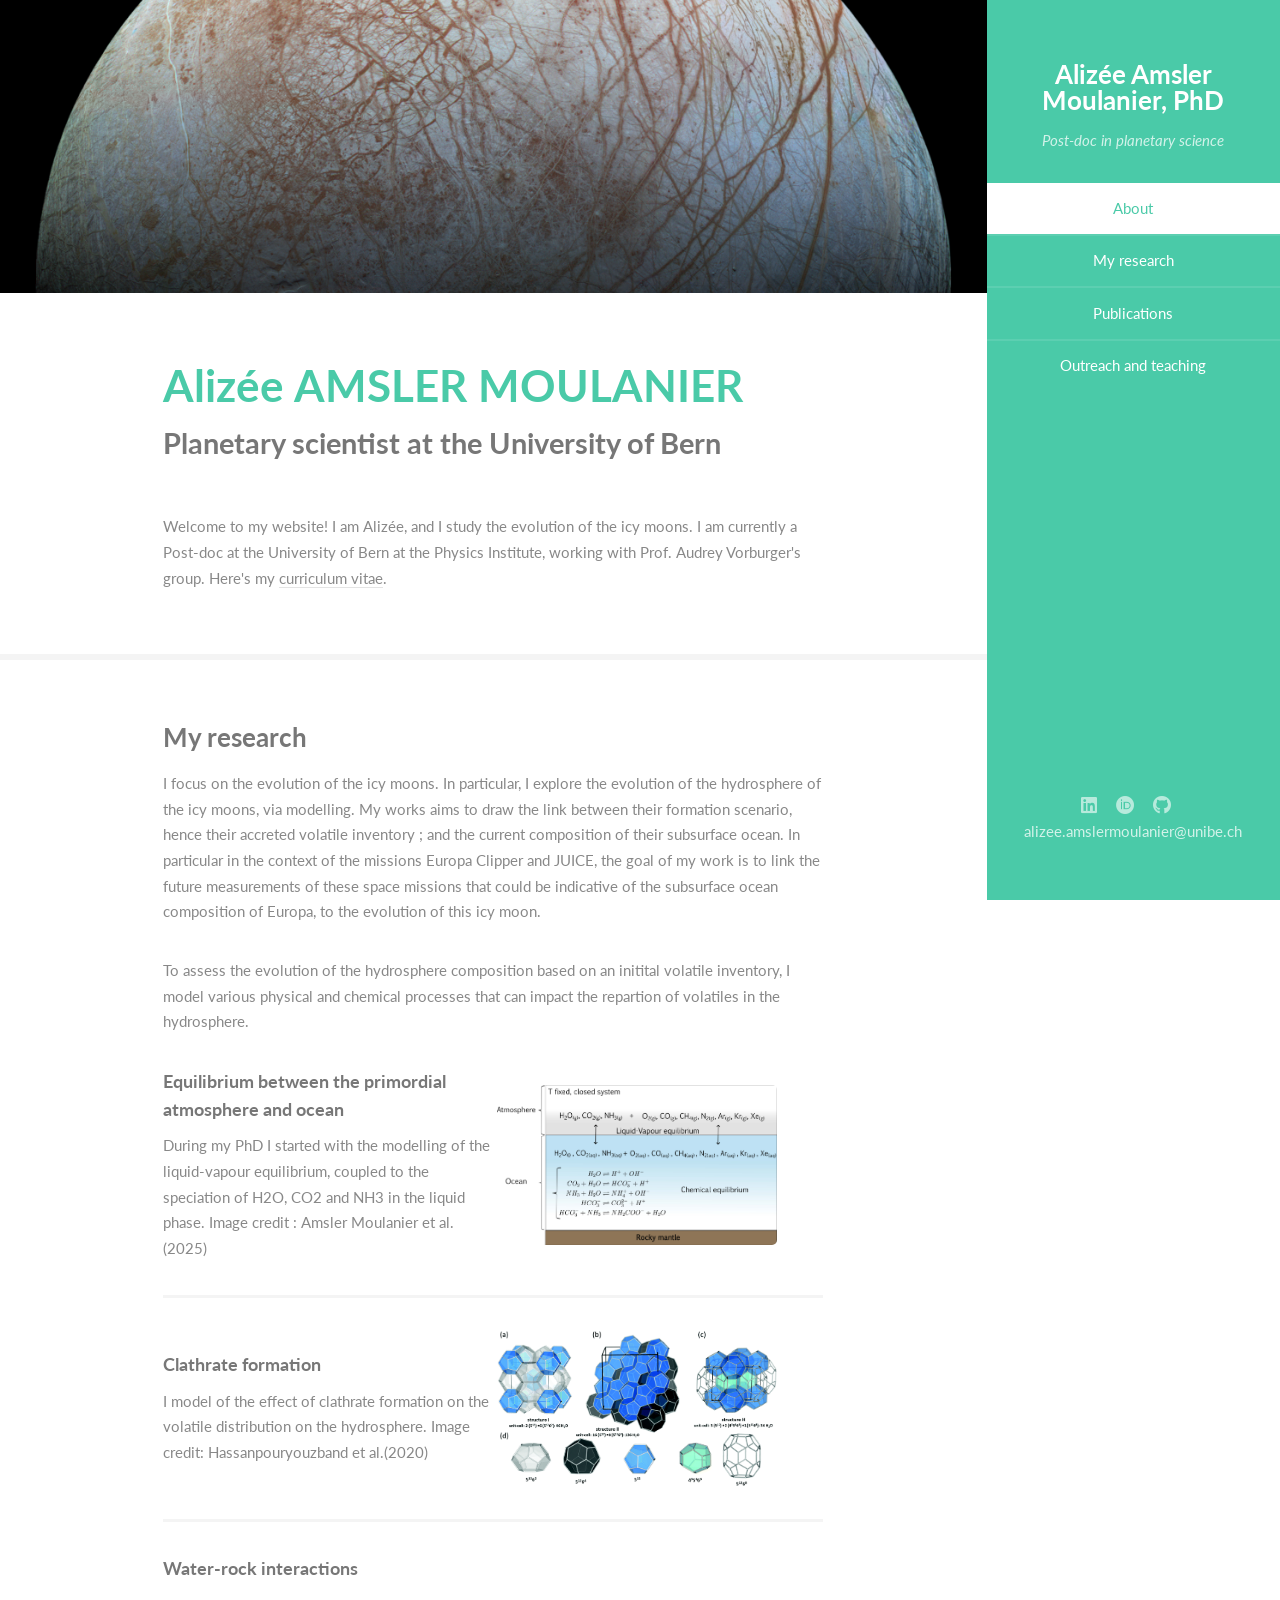
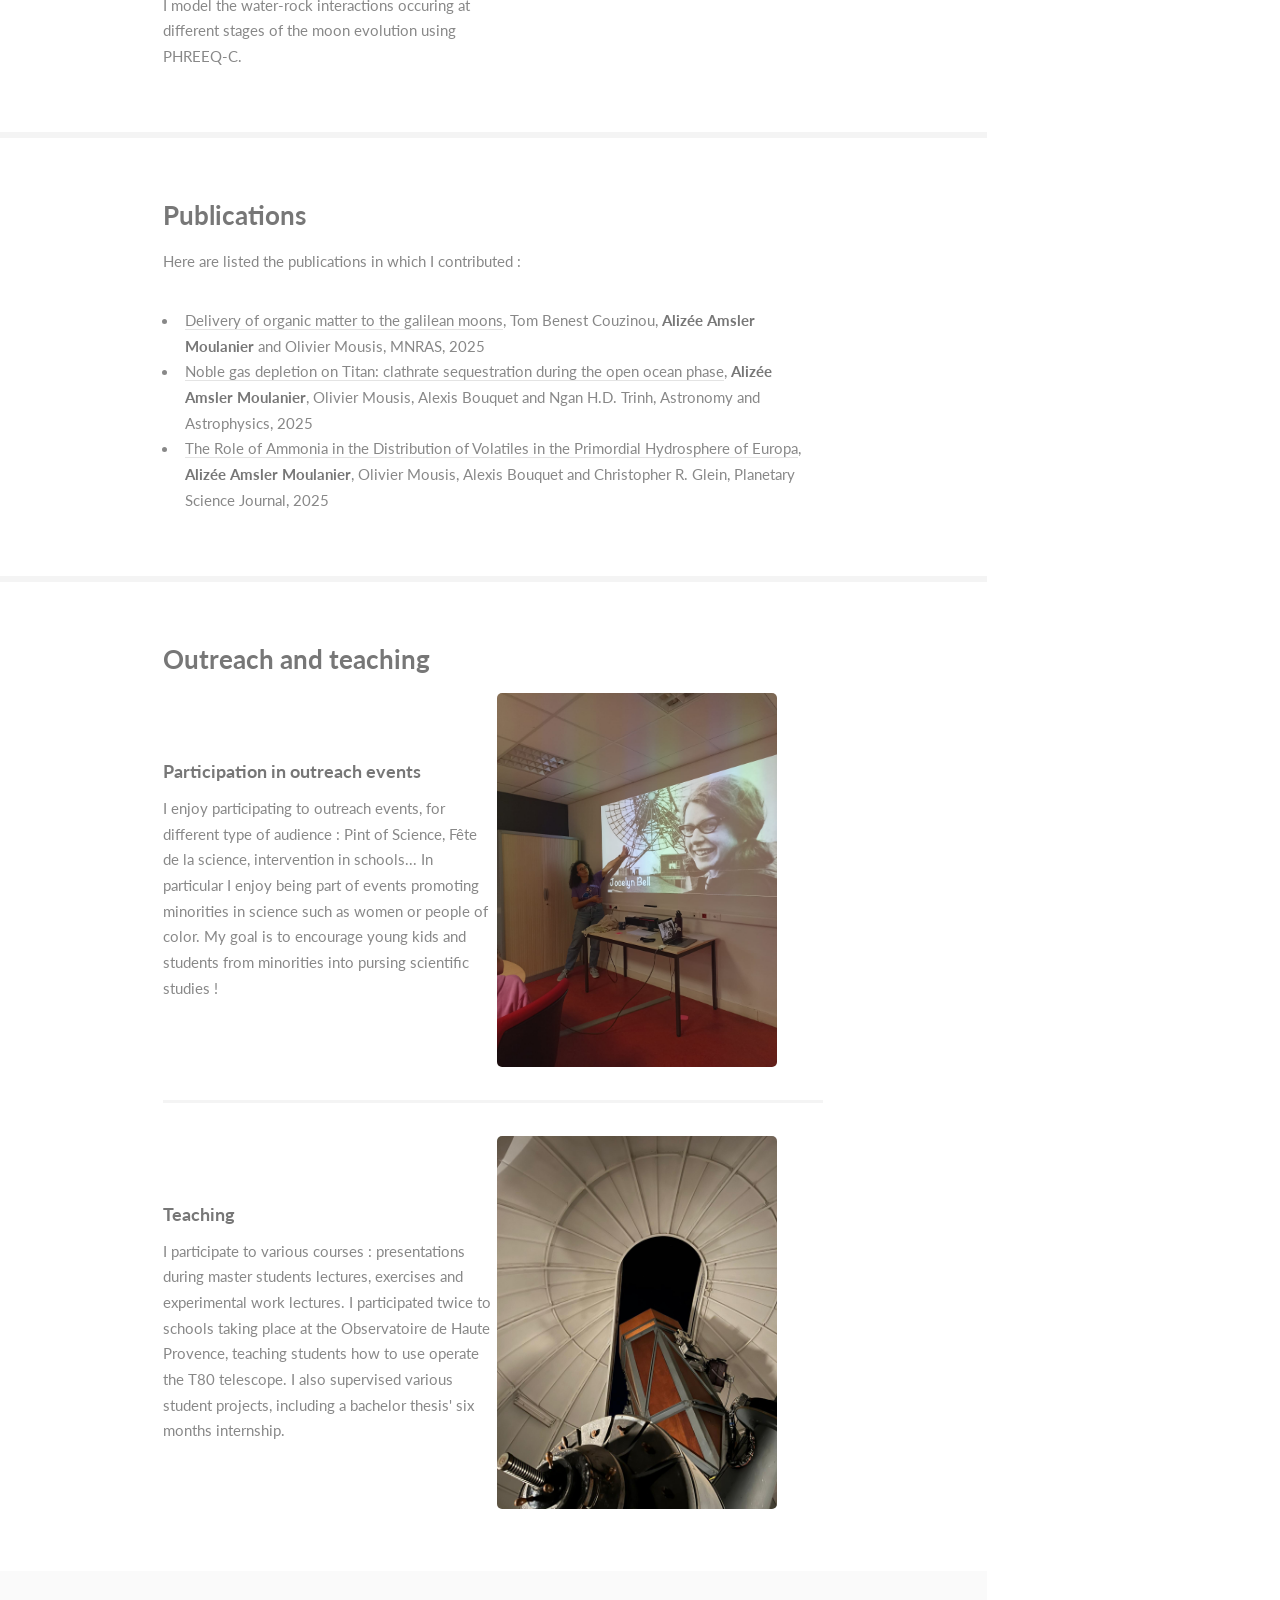
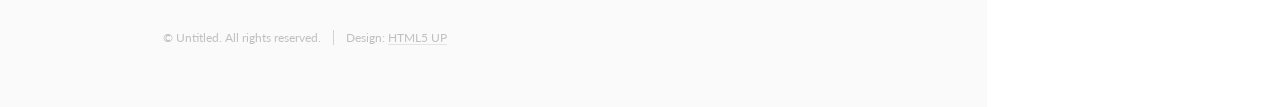
==== index.html @ 494e9116 "Add baliase meta" ====
<!DOCTYPE HTML>
<!--
	Read Only by HTML5 UP
	html5up.net | @ajlkn
	Free for personal and commercial use under the CCA 3.0 license (html5up.net/license)
-->
<html>
	<head>
		<title>Alizée AMSLER MOULANIER</title>
		<meta charset="utf-8" />
		<meta name="viewport" content="width=device-width, initial-scale=1, user-scalable=no" />
		<meta name="google-site-verification" content="fYnTI3l8e770WwlBcWnsEMO41KvULC5nUkSzmHBX0vw" />
		<link rel="stylesheet" href="assets/css/main.css" />
	</head>
	<body class="is-preload">

		<!-- Header -->
			<section id="header">
				<header>
					<span class="image avatar"><img src="images/my_picture.jpg" alt="" /></span>
					<h1 id="logo"><a href="#">Alizée Amsler Moulanier, PhD</a></h1>
					<p>Post-doc in planetary science<br />
					</p>
				</header>
				<nav id="nav">
					<ul>
						<li><a href="#one" class="active">About</a></li>
							<li><a href="#two">My research</a></li>
						<li><a href="#three">Publications</a></li>
						<li><a href="#four">Outreach and teaching</a></li>
					</ul>
				</nav>
				<footer>
					<ul class="icons">
						<li><a href="https://www.linkedin.com/in/aliz%C3%A9e-amsler-moulanier-984523170/"  target="_blank" rel="noopener noreferrer" class="icon brands fa-linkedin"><span class="label">LinkedIn</span></a></li>
						<li><a href="https://orcid.org/0009-0000-7492-1476"  target="_blank" rel="noopener noreferrer" class="icon brands fa-orcid"><span class="label">Orcid</span></a></li>
						<li><a href="#" class="icon brands fa-github"><span class="label">Github</span></a></li>
						<li><p>alizee.amslermoulanier@unibe.ch</p></li>
					</ul>
				</footer>
			</section>

		<!-- Wrapper -->
			<div id="wrapper">

				<!-- Main -->
					<div id="main">

						<!-- One -->
							<section id="one">
								<div class="image main" data-position="center">
									<img src="images/bg.jpg" alt="" />
								</div>
								<div class="container">
									<header class="major">
										<h2>Alizée AMSLER MOULANIER</h2>
										<p>Planetary scientist at the University of Bern</p>
									</header>
<p>
  Welcome to my website! I am Alizée, and I study the evolution of the icy moons. I am currently a Post-doc at the University of Bern at the Physics Institute, working with Prof. Audrey Vorburger's group. Here's my <a href="Alizée_Amsler_Moulanier,_PhD_FlowCV_Resume_2026-05-26.pdf" target="_blank" rel="noopener noreferrer">curriculum vitae</a>.
</p>								</div>
							</section>

						<!-- Two -->
							<section id="two">
								<div class="container">
									<h3>My research</h3>
									<p>I focus on the evolution of the icy moons. In particular, I explore the evolution of the hydrosphere of the icy moons, via modelling. My works aims to draw the link between their formation scenario, hence their accreted volatile inventory ; and the current composition of their subsurface ocean. In particular in the context of the missions Europa Clipper and JUICE, the goal of my work is to link the future measurements of these space missions that could be indicative of the subsurface ocean composition of Europa, to the evolution of this icy moon.</p>
									<p>To assess the evolution of the hydrosphere composition based on an initital volatile inventory, I model various physical and chemical processes that can impact the repartion of volatiles in the hydrosphere.</p>
								<div class="features">
										<article>
											<div class="inner">
												<h4>Equilibrium between the primordial atmosphere and ocean</h4>
												<p>During my PhD I started with the modelling of the liquid-vapour equilibrium, coupled to the speciation of H2O, CO2 and NH3 in the liquid phase. Image credit : Amsler Moulanier et al. (2025)</p>
											</div>
											<a href="#" class="image"><img src="images/Eq_LV.jpg" alt="" /></a>
										</article>
									<article>
											<div class="inner">
												<h4>Clathrate formation</h4>
												<p>I model of the effect of clathrate formation on the volatile distribution on the hydrosphere. Image credit: Hassanpouryouzband et al.(2020)</p>
											</div>
											<a href="#" class="image"><img src="images/clathrates_structures.png" alt="" /></a>
										</article>
									<article>
											<div class="inner">
												<h4>Water-rock interactions</h4>
												<p>I model the water-rock interactions occuring at different stages of the moon evolution using PHREEQ-C.</p>
											</div>
										</article>
								</div>
							</section>

						<!-- Three -->
							<section id="three">
								<div class="container">
									<h3>Publications</h3>
									<p>Here are listed the publications in which I contributed :</p>
									<ul>
									  <li><a href="https://academic.oup.com/mnras/article/545/3/staf2074/8351076" target="_blank" rel="noopener noreferrer">Delivery of organic matter to the galilean moons</a>, Tom Benest Couzinou, <b>Alizée Amsler Moulanier</b> and Olivier Mousis, MNRAS, 2025  </li>
									  <li><a href="https://www.aanda.org/articles/aa/full_html/2025/06/aa54398-25/aa54398-25.html" target="_blank" rel="noopener noreferrer">Noble gas depletion on Titan: clathrate sequestration during the open ocean phase</a>, <b>Alizée Amsler Moulanier</b>, Olivier Mousis, Alexis Bouquet and Ngan H.D. Trinh, Astronomy and Astrophysics, 2025 </li>
									  <li><a href="https://iopscience.iop.org/article/10.3847/PSJ/ad9925" target="_blank" rel="noopener noreferrer">The Role of Ammonia in the Distribution of Volatiles in the Primordial Hydrosphere of Europa</a>, <b>Alizée Amsler Moulanier</b>, Olivier Mousis, Alexis Bouquet and Christopher R. Glein, Planetary Science Journal, 2025</li>
									</ul>
								</div>
							</section>

						<!-- Four -->
							<section id="four">
								<div class="container">
									<h3>Outreach and teaching</h3>
									<div class="features">
										<article>
											<div class="inner">
												<h4>Participation in outreach events</h4>
												<p>I enjoy participating to outreach events, for different type of audience : Pint of Science, Fête de la science, intervention in schools... In particular I enjoy being part of events promoting minorities in science such as women or people of color. My goal is to encourage young kids and students from minorities into pursing scientific studies !</p>
											</div>
											<a href="#" class="image"><img src="images/astrogirls.jpg" alt="" /></a>
										</article>
										<article>
											<div class="inner">
												<h4>Teaching</h4>
												<p>I participate to various courses : presentations during master students lectures, exercises and experimental work lectures. I participated twice to schools taking place at the Observatoire de Haute Provence, teaching students how to use operate the T80 telescope. I also supervised various student projects, including a bachelor thesis' six months internship.  </p>
											</div>
											<a href="#" class="image"><img src="images/c7dfc06a-39bc-4dff-8e69-162a8b1ce401.JPG" alt="" /></a>
										</article>
								</div>
							</section>

						<!-- Five -->
						<!--
							<section id="five">
								<div class="container">
									<h3>Elements</h3>

									<section>
										<h4>Text</h4>
										<p>This is <b>bold</b> and this is <strong>strong</strong>. This is <i>italic</i> and this is <em>emphasized</em>.
										This is <sup>superscript</sup> text and this is <sub>subscript</sub> text.
										This is <u>underlined</u> and this is code: <code>for (;;) { ... }</code>. Finally, <a href="#">this is a link</a>.</p>
										<hr />
										<header>
											<h4>Heading with a Subtitle</h4>
											<p>Lorem ipsum dolor sit amet nullam id egestas urna aliquam</p>
										</header>
										<p>Nunc lacinia ante nunc ac lobortis. Interdum adipiscing gravida odio porttitor sem non mi integer non faucibus ornare mi ut ante amet placerat aliquet. Volutpat eu sed ante lacinia sapien lorem accumsan varius montes viverra nibh in adipiscing blandit tempus accumsan.</p>
										<header>
											<h5>Heading with a Subtitle</h5>
											<p>Lorem ipsum dolor sit amet nullam id egestas urna aliquam</p>
										</header>
										<p>Nunc lacinia ante nunc ac lobortis. Interdum adipiscing gravida odio porttitor sem non mi integer non faucibus ornare mi ut ante amet placerat aliquet. Volutpat eu sed ante lacinia sapien lorem accumsan varius montes viverra nibh in adipiscing blandit tempus accumsan.</p>
										<hr />
										<h2>Heading Level 2</h2>
										<h3>Heading Level 3</h3>
										<h4>Heading Level 4</h4>
										<h5>Heading Level 5</h5>
										<h6>Heading Level 6</h6>
										<hr />
										<h5>Blockquote</h5>
										<blockquote>Fringilla nisl. Donec accumsan interdum nisi, quis tincidunt felis sagittis eget tempus euismod. Vestibulum ante ipsum primis in faucibus vestibulum. Blandit adipiscing eu felis iaculis volutpat ac adipiscing accumsan faucibus. Vestibulum ante ipsum primis in faucibus lorem ipsum dolor sit amet nullam adipiscing eu felis.</blockquote>
										<h5>Preformatted</h5>
										<pre><code>i = 0;

while (!deck.isInOrder()) {
    print 'Iteration ' + i;
    deck.shuffle();
    i++;
}

print 'It took ' + i + ' iterations to sort the deck.';</code></pre>
									</section>

									<section>
										<h4>Lists</h4>
										<div class="row">
											<div class="col-6 col-12-xsmall">
												<h5>Unordered</h5>
												<ul>
													<li>Dolor pulvinar etiam magna etiam.</li>
													<li>Sagittis adipiscing lorem eleifend.</li>
													<li>Felis enim feugiat dolore viverra.</li>
												</ul>
												<h5>Alternate</h5>
												<ul class="alt">
													<li>Dolor pulvinar etiam magna etiam.</li>
													<li>Sagittis adipiscing lorem eleifend.</li>
													<li>Felis enim feugiat dolore viverra.</li>
												</ul>
											</div>
											<div class="col-6 col-12-xsmall">
												<h5>Ordered</h5>
												<ol>
													<li>Dolor pulvinar etiam magna etiam.</li>
													<li>Etiam vel felis at lorem sed viverra.</li>
													<li>Felis enim feugiat dolore viverra.</li>
													<li>Dolor pulvinar etiam magna etiam.</li>
													<li>Etiam vel felis at lorem sed viverra.</li>
													<li>Felis enim feugiat dolore viverra.</li>
												</ol>
												<h5>Icons</h5>
												<ul class="icons">
													<li><a href="#" class="icon brands fa-twitter"><span class="label">Twitter</span></a></li>
													<li><a href="#" class="icon brands fa-facebook-f"><span class="label">Facebook</span></a></li>
													<li><a href="#" class="icon brands fa-instagram"><span class="label">Instagram</span></a></li>
													<li><a href="#" class="icon brands fa-github"><span class="label">Github</span></a></li>
													<li><a href="#" class="icon brands fa-dribbble"><span class="label">Dribbble</span></a></li>
													<li><a href="#" class="icon brands fa-tumblr"><span class="label">Tumblr</span></a></li>
												</ul>
											</div>
										</div>
										<h5>Actions</h5>
										<ul class="actions">
											<li><a href="#" class="button primary">Default</a></li>
											<li><a href="#" class="button">Default</a></li>
											<li><a href="#" class="button alt">Default</a></li>
										</ul>
										<ul class="actions small">
											<li><a href="#" class="button primary small">Small</a></li>
											<li><a href="#" class="button small">Small</a></li>
											<li><a href="#" class="button alt small">Small</a></li>
										</ul>
										<div class="row">
											<div class="col-3 col-6-medium col-12-xsmall">
												<ul class="actions stacked">
													<li><a href="#" class="button primary">Default</a></li>
													<li><a href="#" class="button">Default</a></li>
													<li><a href="#" class="button alt">Default</a></li>
												</ul>
											</div>
											<div class="col-3 col-6 col-12-xsmall">
												<ul class="actions stacked">
													<li><a href="#" class="button primary small">Small</a></li>
													<li><a href="#" class="button small">Small</a></li>
													<li><a href="#" class="button alt small">Small</a></li>
												</ul>
											</div>
											<div class="col-3 col-6-medium col-12-xsmall">
												<ul class="actions stacked">
													<li><a href="#" class="button primary fit">Default</a></li>
													<li><a href="#" class="button fit">Default</a></li>
													<li><a href="#" class="button alt fit">Default</a></li>
												</ul>
											</div>
											<div class="col-3 col-6-medium col-12-xsmall">
												<ul class="actions stacked">
													<li><a href="#" class="button primary small fit">Small</a></li>
													<li><a href="#" class="button small fit">Small</a></li>
													<li><a href="#" class="button alt small fit">Small</a></li>
												</ul>
											</div>
										</div>
									</section>

									<section>
										<h4>Table</h4>
										<h5>Default</h5>
										<div class="table-wrapper">
											<table>
												<thead>
													<tr>
														<th>Name</th>
														<th>Description</th>
														<th>Price</th>
													</tr>
												</thead>
												<tbody>
													<tr>
														<td>Item One</td>
														<td>Ante turpis integer aliquet porttitor.</td>
														<td>29.99</td>
													</tr>
													<tr>
														<td>Item Two</td>
														<td>Vis ac commodo adipiscing arcu aliquet.</td>
														<td>19.99</td>
													</tr>
													<tr>
														<td>Item Three</td>
														<td> Morbi faucibus arcu accumsan lorem.</td>
														<td>29.99</td>
													</tr>
													<tr>
														<td>Item Four</td>
														<td>Vitae integer tempus condimentum.</td>
														<td>19.99</td>
													</tr>
													<tr>
														<td>Item Five</td>
														<td>Ante turpis integer aliquet porttitor.</td>
														<td>29.99</td>
													</tr>
												</tbody>
												<tfoot>
													<tr>
														<td colspan="2"></td>
														<td>100.00</td>
													</tr>
												</tfoot>
											</table>
										</div>

										<h5>Alternate</h5>
										<div class="table-wrapper">
											<table class="alt">
												<thead>
													<tr>
														<th>Name</th>
														<th>Description</th>
														<th>Price</th>
													</tr>
												</thead>
												<tbody>
													<tr>
														<td>Item One</td>
														<td>Ante turpis integer aliquet porttitor.</td>
														<td>29.99</td>
													</tr>
													<tr>
														<td>Item Two</td>
														<td>Vis ac commodo adipiscing arcu aliquet.</td>
														<td>19.99</td>
													</tr>
													<tr>
														<td>Item Three</td>
														<td> Morbi faucibus arcu accumsan lorem.</td>
														<td>29.99</td>
													</tr>
													<tr>
														<td>Item Four</td>
														<td>Vitae integer tempus condimentum.</td>
														<td>19.99</td>
													</tr>
													<tr>
														<td>Item Five</td>
														<td>Ante turpis integer aliquet porttitor.</td>
														<td>29.99</td>
													</tr>
												</tbody>
												<tfoot>
													<tr>
														<td colspan="2"></td>
														<td>100.00</td>
													</tr>
												</tfoot>
											</table>
										</div>
									</section>

									<section>
										<h4>Buttons</h4>
										<ul class="actions">
											<li><a href="#" class="button primary">Primary</a></li>
											<li><a href="#" class="button">Default</a></li>
											<li><a href="#" class="button alt">Alternate</a></li>
										</ul>
										<ul class="actions">
											<li><a href="#" class="button primary large">Large</a></li>
											<li><a href="#" class="button">Default</a></li>
											<li><a href="#" class="button alt small">Small</a></li>
										</ul>
										<ul class="actions fit">
											<li><a href="#" class="button primary fit">Fit</a></li>
											<li><a href="#" class="button fit">Fit</a></li>
											<li><a href="#" class="button alt fit">Fit</a></li>
										</ul>
										<ul class="actions fit small">
											<li><a href="#" class="button primary fit small">Fit + Small</a></li>
											<li><a href="#" class="button fit small">Fit + Small</a></li>
											<li><a href="#" class="button alt fit small">Fit + Small</a></li>
										</ul>
										<ul class="actions">
											<li><a href="#" class="button primary icon solid fa-download">Icon</a></li>
											<li><a href="#" class="button icon solid fa-download">Icon</a></li>
											<li><a href="#" class="button alt icon solid fa-check">Icon</a></li>
										</ul>
										<ul class="actions">
											<li><span class="button primary disabled">Primary</span></li>
											<li><span class="button disabled">Default</span></li>
											<li><span class="button alt disabled">Alternate</span></li>
										</ul>
									</section>

									<section>
										<h4>Form</h4>
										<form method="post" action="#">
											<div class="row gtr-uniform">
												<div class="col-6 col-12-xsmall">
													<input type="text" name="demo-name" id="demo-name" value="" placeholder="Name" />
												</div>
												<div class="col-6 col-12-xsmall">
													<input type="email" name="demo-email" id="demo-email" value="" placeholder="Email" />
												</div>
												<div class="col-12">
													<select name="demo-category" id="demo-category">
														<option value="">- Category -</option>
														<option value="1">Manufacturing</option>
														<option value="1">Shipping</option>
														<option value="1">Administration</option>
														<option value="1">Human Resources</option>
													</select>
												</div>
												<div class="col-4 col-12-medium">
													<input type="radio" id="demo-priority-low" name="demo-priority" checked>
													<label for="demo-priority-low">Low Priority</label>
												</div>
												<div class="col-4 col-12-medium">
													<input type="radio" id="demo-priority-normal" name="demo-priority">
													<label for="demo-priority-normal">Normal Priority</label>
												</div>
												<div class="col-4 col-12-medium">
													<input type="radio" id="demo-priority-high" name="demo-priority">
													<label for="demo-priority-high">High Priority</label>
												</div>
												<div class="col-6 col-12-medium">
													<input type="checkbox" id="demo-copy" name="demo-copy">
													<label for="demo-copy">Email me a copy of this message</label>
												</div>
												<div class="col-6 col-12-medium">
													<input type="checkbox" id="demo-human" name="demo-human" checked>
													<label for="demo-human">I am a human and not a robot</label>
												</div>
												<div class="col-12">
													<textarea name="demo-message" id="demo-message" placeholder="Enter your message" rows="6"></textarea>
												</div>
												<div class="col-12">
													<ul class="actions">
														<li><input type="submit" value="Send Message" /></li>
														<li><input type="reset" value="Reset" class="alt" /></li>
													</ul>
												</div>
											</div>
										</form>
									</section>

									<section>
										<h4>Image</h4>
										<h5>Fit</h5>
										<span class="image fit"><img src="images/banner.jpg" alt="" /></span>
										<div class="box alt">
											<div class="row gtr-50 gtr-uniform">
												<div class="col-4"><span class="image fit"><img src="images/pic01.jpg" alt="" /></span></div>
												<div class="col-4"><span class="image fit"><img src="images/pic02.jpg" alt="" /></span></div>
												<div class="col-4"><span class="image fit"><img src="images/pic03.jpg" alt="" /></span></div>
												<div class="col-4"><span class="image fit"><img src="images/pic02.jpg" alt="" /></span></div>
												<div class="col-4"><span class="image fit"><img src="images/pic03.jpg" alt="" /></span></div>
												<div class="col-4"><span class="image fit"><img src="images/pic01.jpg" alt="" /></span></div>
												<div class="col-4"><span class="image fit"><img src="images/pic03.jpg" alt="" /></span></div>
												<div class="col-4"><span class="image fit"><img src="images/pic01.jpg" alt="" /></span></div>
												<div class="col-4"><span class="image fit"><img src="images/pic02.jpg" alt="" /></span></div>
											</div>
										</div>
										<h5>Left &amp; Right</h5>
										<p><span class="image left"><img src="images/avatar.jpg" alt="" /></span>Fringilla nisl. Donec accumsan interdum nisi, quis tincidunt felis sagittis eget. tempus euismod. Vestibulum ante ipsum primis in faucibus vestibulum. Blandit adipiscing eu felis iaculis volutpat ac adipiscing accumsan eu faucibus. Integer ac pellentesque praesent tincidunt felis sagittis eget. tempus euismod. Vestibulum ante ipsum primis in faucibus vestibulum. Blandit adipiscing eu felis iaculis volutpat ac adipiscing accumsan eu faucibus. Integer ac pellentesque praesent. Donec accumsan interdum nisi, quis tincidunt felis sagittis eget. tempus euismod. Vestibulum ante ipsum primis in faucibus vestibulum. Blandit adipiscing eu felis iaculis volutpat ac adipiscing accumsan eu faucibus. Integer ac pellentesque praesent tincidunt felis sagittis eget. tempus euismod. Vestibulum ante ipsum primis in faucibus vestibulum. Blandit adipiscing eu felis iaculis volutpat ac adipiscing accumsan eu faucibus. Integer ac pellentesque praesent.</p>
										<p><span class="image right"><img src="images/avatar.jpg" alt="" /></span>Fringilla nisl. Donec accumsan interdum nisi, quis tincidunt felis sagittis eget. tempus euismod. Vestibulum ante ipsum primis in faucibus vestibulum. Blandit adipiscing eu felis iaculis volutpat ac adipiscing accumsan eu faucibus. Integer ac pellentesque praesent tincidunt felis sagittis eget. tempus euismod. Vestibulum ante ipsum primis in faucibus vestibulum. Blandit adipiscing eu felis iaculis volutpat ac adipiscing accumsan eu faucibus. Integer ac pellentesque praesent. Donec accumsan interdum nisi, quis tincidunt felis sagittis eget. tempus euismod. Vestibulum ante ipsum primis in faucibus vestibulum. Blandit adipiscing eu felis iaculis volutpat ac adipiscing accumsan eu faucibus. Integer ac pellentesque praesent tincidunt felis sagittis eget. tempus euismod. Vestibulum ante ipsum primis in faucibus vestibulum. Blandit adipiscing eu felis iaculis volutpat ac adipiscing accumsan eu faucibus. Integer ac pellentesque praesent.</p>
									</section>

								</div>
							</section>
						-->

					</div>

				<!-- Footer -->
					<section id="footer">
						<div class="container">
							<ul class="copyright">
								<li>&copy; Untitled. All rights reserved.</li><li>Design: <a href="http://html5up.net">HTML5 UP</a></li>
							</ul>
						</div>
					</section>

			</div>

		<!-- Scripts -->
			<script src="assets/js/jquery.min.js"></script>
			<script src="assets/js/jquery.scrollex.min.js"></script>
			<script src="assets/js/jquery.scrolly.min.js"></script>
			<script src="assets/js/browser.min.js"></script>
			<script src="assets/js/breakpoints.min.js"></script>
			<script src="assets/js/util.js"></script>
			<script src="assets/js/main.js"></script>

	</body>
</html>
---- assets/css/main.css ----
@import url("fontawesome-all.min.css");
@import url("https://fonts.googleapis.com/css?family=Lato:400,400italic,700,700italic|Source+Code+Pro:400");

/*
	Read Only by HTML5 UP
	html5up.net | @ajlkn
	Free for personal and commercial use under the CCA 3.0 license (html5up.net/license)
*/

html, body, div, span, applet, object,
iframe, h1, h2, h3, h4, h5, h6, p, blockquote,
pre, a, abbr, acronym, address, big, cite,
code, del, dfn, em, img, ins, kbd, q, s, samp,
small, strike, strong, sub, sup, tt, var, b,
u, i, center, dl, dt, dd, ol, ul, li, fieldset,
form, label, legend, table, caption, tbody,
tfoot, thead, tr, th, td, article, aside,
canvas, details, embed, figure, figcaption,
footer, header, hgroup, menu, nav, output, ruby,
section, summary, time, mark, audio, video {
	margin: 0;
	padding: 0;
	border: 0;
	font-size: 100%;
	font: inherit;
	vertical-align: baseline;}

article, aside, details, figcaption, figure,
footer, header, hgroup, menu, nav, section {
	display: block;}

body {
	line-height: 1;
}

ol, ul {
	list-style: none;
}

blockquote, q {
	quotes: none;
}

	blockquote:before, blockquote:after, q:before, q:after {
		content: '';
		content: none;
	}

table {
	border-collapse: collapse;
	border-spacing: 0;
}

body {
	-webkit-text-size-adjust: none;
}

mark {
	background-color: transparent;
	color: inherit;
}

input::-moz-focus-inner {
	border: 0;
	padding: 0;
}

input, select, textarea {
	-moz-appearance: none;
	-webkit-appearance: none;
	-ms-appearance: none;
	appearance: none;
}

/* Basic */

	html {
		box-sizing: border-box;
	}

	*, *:before, *:after {
		box-sizing: inherit;
	}

	body {
		background: #fff;
	}

		body.is-preload *, body.is-preload *:before, body.is-preload *:after {
			-moz-animation: none !important;
			-webkit-animation: none !important;
			-ms-animation: none !important;
			animation: none !important;
			-moz-transition: none !important;
			-webkit-transition: none !important;
			-ms-transition: none !important;
			transition: none !important;
		}

	body, input, select, textarea {
		color: #888;
		font-family: "Lato", sans-serif;
		font-size: 16pt;
		font-weight: 400;
		line-height: 1.75em;
	}

	a {
		-moz-transition: color 0.2s ease-in-out, border-color 0.2s ease-in-out;
		-webkit-transition: color 0.2s ease-in-out, border-color 0.2s ease-in-out;
		-ms-transition: color 0.2s ease-in-out, border-color 0.2s ease-in-out;
		transition: color 0.2s ease-in-out, border-color 0.2s ease-in-out;
		border-bottom: solid 1px #e4e4e4;
		color: inherit;
		text-decoration: none;
	}

		a:hover {
			border-bottom-color: transparent;
			color: #4acaa8 !important;
		}

	strong, b {
		color: #777;
		font-weight: 700;
	}

	em, i {
		font-style: italic;
	}

	p {
		margin: 0 0 2.25em 0;
	}

	h1, h2, h3, h4, h5, h6 {
		color: #777;
		font-weight: 700;
		line-height: 1em;
		margin: 0 0 0.5625em 0;
	}

		h1 a, h2 a, h3 a, h4 a, h5 a, h6 a {
			border: 0;
			color: inherit;
			text-decoration: none;
		}

	h2 {
		font-size: 1.80em;
		line-height: 1.5em;
	}

	h3 {
		font-size: 1.75em;
		line-height: 1.5em;
	}

	h4 {
		font-size: 1.25em;
		line-height: 1.5em;
	}

	h5 {
		font-size: 0.9em;
		line-height: 1.5em;
	}

	h6 {
		font-size: 0.7em;
		line-height: 1.5em;
	}

	sub {
		font-size: 0.8em;
		position: relative;
		top: 0.5em;
	}

	sup {
		font-size: 0.8em;
		position: relative;
		top: -0.5em;
	}

	hr {
		border: 0;
		border-bottom: solid 2px #f4f4f4;
		margin: 2.25em 0;
	}

		hr.major {
			margin: 3.375em 0;
		}

	blockquote {
		border-left: solid 8px #e4e4e4;
		font-style: italic;
		margin: 0 0 2.25em 0;
		padding: 0.5em 0 0.5em 2em;
	}

	code {
		background: #555;
		border-radius: 5px;
		color: #fff;
		font-family: "Source Code Pro", monospace;
		font-size: 0.9em;
		margin: 0 0.25em;
		padding: 0.25em 0.65em;
	}

	pre {
		font-family: "Source Code Pro", monospace;
		font-size: 0.9em;
		margin: 0 0 2.25em 0;
	}

		pre code {
			-webkit-overflow-scrolling: touch;
			display: block;
			line-height: 1.5em;
			overflow-x: auto;
			padding: 1em 1.5em;
		}

	.align-left {
		text-align: left;
	}

	.align-center {
		text-align: center;
	}

	.align-right {
		text-align: right;
	}

/* Row */

	.row {
		display: flex;
		flex-wrap: wrap;
		box-sizing: border-box;
		align-items: stretch;
	}

		.row > * {
			box-sizing: border-box;
		}

		.row.gtr-uniform > * > :last-child {
			margin-bottom: 0;
		}

		.row.aln-left {
			justify-content: flex-start;
		}

		.row.aln-center {
			justify-content: center;
		}

		.row.aln-right {
			justify-content: flex-end;
		}

		.row.aln-top {
			align-items: flex-start;
		}

		.row.aln-middle {
			align-items: center;
		}

		.row.aln-bottom {
			align-items: flex-end;
		}

		.row > .imp {
			order: -1;
		}

		.row > .col-1 {
			width: 8.33333%;
		}

		.row > .off-1 {
			margin-left: 8.33333%;
		}

		.row > .col-2 {
			width: 16.66667%;
		}

		.row > .off-2 {
			margin-left: 16.66667%;
		}

		.row > .col-3 {
			width: 25%;
		}

		.row > .off-3 {
			margin-left: 25%;
		}

		.row > .col-4 {
			width: 33.33333%;
		}

		.row > .off-4 {
			margin-left: 33.33333%;
		}

		.row > .col-5 {
			width: 41.66667%;
		}

		.row > .off-5 {
			margin-left: 41.66667%;
		}

		.row > .col-6 {
			width: 50%;
		}

		.row > .off-6 {
			margin-left: 50%;
		}

		.row > .col-7 {
			width: 58.33333%;
		}

		.row > .off-7 {
			margin-left: 58.33333%;
		}

		.row > .col-8 {
			width: 66.66667%;
		}

		.row > .off-8 {
			margin-left: 66.66667%;
		}

		.row > .col-9 {
			width: 75%;
		}

		.row > .off-9 {
			margin-left: 75%;
		}

		.row > .col-10 {
			width: 83.33333%;
		}

		.row > .off-10 {
			margin-left: 83.33333%;
		}

		.row > .col-11 {
			width: 91.66667%;
		}

		.row > .off-11 {
			margin-left: 91.66667%;
		}

		.row > .col-12 {
			width: 100%;
		}

		.row > .off-12 {
			margin-left: 100%;
		}

		.row.gtr-0 {
			margin-top: 0;
			margin-left: 0em;
		}

			.row.gtr-0 > * {
				padding: 0 0 0 0em;
			}

			.row.gtr-0.gtr-uniform {
				margin-top: 0em;
			}

				.row.gtr-0.gtr-uniform > * {
					padding-top: 0em;
				}

		.row.gtr-25 {
			margin-top: 0;
			margin-left: -0.5em;
		}

			.row.gtr-25 > * {
				padding: 0 0 0 0.5em;
			}

			.row.gtr-25.gtr-uniform {
				margin-top: -0.5em;
			}

				.row.gtr-25.gtr-uniform > * {
					padding-top: 0.5em;
				}

		.row.gtr-50 {
			margin-top: 0;
			margin-left: -1em;
		}

			.row.gtr-50 > * {
				padding: 0 0 0 1em;
			}

			.row.gtr-50.gtr-uniform {
				margin-top: -1em;
			}

				.row.gtr-50.gtr-uniform > * {
					padding-top: 1em;
				}

		.row {
			margin-top: 0;
			margin-left: -2em;
		}

			.row > * {
				padding: 0 0 0 2em;
			}

			.row.gtr-uniform {
				margin-top: -2em;
			}

				.row.gtr-uniform > * {
					padding-top: 2em;
				}

		.row.gtr-150 {
			margin-top: 0;
			margin-left: -3em;
		}

			.row.gtr-150 > * {
				padding: 0 0 0 3em;
			}

			.row.gtr-150.gtr-uniform {
				margin-top: -3em;
			}

				.row.gtr-150.gtr-uniform > * {
					padding-top: 3em;
				}

		.row.gtr-200 {
			margin-top: 0;
			margin-left: -4em;
		}

			.row.gtr-200 > * {
				padding: 0 0 0 4em;
			}

			.row.gtr-200.gtr-uniform {
				margin-top: -4em;
			}

				.row.gtr-200.gtr-uniform > * {
					padding-top: 4em;
				}

		@media screen and (max-width: 1680px) {

			.row {
				display: flex;
				flex-wrap: wrap;
				box-sizing: border-box;
				align-items: stretch;
			}

				.row > * {
					box-sizing: border-box;
				}

				.row.gtr-uniform > * > :last-child {
					margin-bottom: 0;
				}

				.row.aln-left {
					justify-content: flex-start;
				}

				.row.aln-center {
					justify-content: center;
				}

				.row.aln-right {
					justify-content: flex-end;
				}

				.row.aln-top {
					align-items: flex-start;
				}

				.row.aln-middle {
					align-items: center;
				}

				.row.aln-bottom {
					align-items: flex-end;
				}

				.row > .imp-xlarge {
					order: -1;
				}

				.row > .col-1-xlarge {
					width: 8.33333%;
				}

				.row > .off-1-xlarge {
					margin-left: 8.33333%;
				}

				.row > .col-2-xlarge {
					width: 16.66667%;
				}

				.row > .off-2-xlarge {
					margin-left: 16.66667%;
				}

				.row > .col-3-xlarge {
					width: 25%;
				}

				.row > .off-3-xlarge {
					margin-left: 25%;
				}

				.row > .col-4-xlarge {
					width: 33.33333%;
				}

				.row > .off-4-xlarge {
					margin-left: 33.33333%;
				}

				.row > .col-5-xlarge {
					width: 41.66667%;
				}

				.row > .off-5-xlarge {
					margin-left: 41.66667%;
				}

				.row > .col-6-xlarge {
					width: 50%;
				}

				.row > .off-6-xlarge {
					margin-left: 50%;
				}

				.row > .col-7-xlarge {
					width: 58.33333%;
				}

				.row > .off-7-xlarge {
					margin-left: 58.33333%;
				}

				.row > .col-8-xlarge {
					width: 66.66667%;
				}

				.row > .off-8-xlarge {
					margin-left: 66.66667%;
				}

				.row > .col-9-xlarge {
					width: 75%;
				}

				.row > .off-9-xlarge {
					margin-left: 75%;
				}

				.row > .col-10-xlarge {
					width: 83.33333%;
				}

				.row > .off-10-xlarge {
					margin-left: 83.33333%;
				}

				.row > .col-11-xlarge {
					width: 91.66667%;
				}

				.row > .off-11-xlarge {
					margin-left: 91.66667%;
				}

				.row > .col-12-xlarge {
					width: 100%;
				}

				.row > .off-12-xlarge {
					margin-left: 100%;
				}

				.row.gtr-0 {
					margin-top: 0;
					margin-left: 0em;
				}

					.row.gtr-0 > * {
						padding: 0 0 0 0em;
					}

					.row.gtr-0.gtr-uniform {
						margin-top: 0em;
					}

						.row.gtr-0.gtr-uniform > * {
							padding-top: 0em;
						}

				.row.gtr-25 {
					margin-top: 0;
					margin-left: -0.5em;
				}

					.row.gtr-25 > * {
						padding: 0 0 0 0.5em;
					}

					.row.gtr-25.gtr-uniform {
						margin-top: -0.5em;
					}

						.row.gtr-25.gtr-uniform > * {
							padding-top: 0.5em;
						}

				.row.gtr-50 {
					margin-top: 0;
					margin-left: -1em;
				}

					.row.gtr-50 > * {
						padding: 0 0 0 1em;
					}

					.row.gtr-50.gtr-uniform {
						margin-top: -1em;
					}

						.row.gtr-50.gtr-uniform > * {
							padding-top: 1em;
						}

				.row {
					margin-top: 0;
					margin-left: -2em;
				}

					.row > * {
						padding: 0 0 0 2em;
					}

					.row.gtr-uniform {
						margin-top: -2em;
					}

						.row.gtr-uniform > * {
							padding-top: 2em;
						}

				.row.gtr-150 {
					margin-top: 0;
					margin-left: -3em;
				}

					.row.gtr-150 > * {
						padding: 0 0 0 3em;
					}

					.row.gtr-150.gtr-uniform {
						margin-top: -3em;
					}

						.row.gtr-150.gtr-uniform > * {
							padding-top: 3em;
						}

				.row.gtr-200 {
					margin-top: 0;
					margin-left: -4em;
				}

					.row.gtr-200 > * {
						padding: 0 0 0 4em;
					}

					.row.gtr-200.gtr-uniform {
						margin-top: -4em;
					}

						.row.gtr-200.gtr-uniform > * {
							padding-top: 4em;
						}

		}

		@media screen and (max-width: 1280px) {

			.row {
				display: flex;
				flex-wrap: wrap;
				box-sizing: border-box;
				align-items: stretch;
			}

				.row > * {
					box-sizing: border-box;
				}

				.row.gtr-uniform > * > :last-child {
					margin-bottom: 0;
				}

				.row.aln-left {
					justify-content: flex-start;
				}

				.row.aln-center {
					justify-content: center;
				}

				.row.aln-right {
					justify-content: flex-end;
				}

				.row.aln-top {
					align-items: flex-start;
				}

				.row.aln-middle {
					align-items: center;
				}

				.row.aln-bottom {
					align-items: flex-end;
				}

				.row > .imp-large {
					order: -1;
				}

				.row > .col-1-large {
					width: 8.33333%;
				}

				.row > .off-1-large {
					margin-left: 8.33333%;
				}

				.row > .col-2-large {
					width: 16.66667%;
				}

				.row > .off-2-large {
					margin-left: 16.66667%;
				}

				.row > .col-3-large {
					width: 25%;
				}

				.row > .off-3-large {
					margin-left: 25%;
				}

				.row > .col-4-large {
					width: 33.33333%;
				}

				.row > .off-4-large {
					margin-left: 33.33333%;
				}

				.row > .col-5-large {
					width: 41.66667%;
				}

				.row > .off-5-large {
					margin-left: 41.66667%;
				}

				.row > .col-6-large {
					width: 50%;
				}

				.row > .off-6-large {
					margin-left: 50%;
				}

				.row > .col-7-large {
					width: 58.33333%;
				}

				.row > .off-7-large {
					margin-left: 58.33333%;
				}

				.row > .col-8-large {
					width: 66.66667%;
				}

				.row > .off-8-large {
					margin-left: 66.66667%;
				}

				.row > .col-9-large {
					width: 75%;
				}

				.row > .off-9-large {
					margin-left: 75%;
				}

				.row > .col-10-large {
					width: 83.33333%;
				}

				.row > .off-10-large {
					margin-left: 83.33333%;
				}

				.row > .col-11-large {
					width: 91.66667%;
				}

				.row > .off-11-large {
					margin-left: 91.66667%;
				}

				.row > .col-12-large {
					width: 100%;
				}

				.row > .off-12-large {
					margin-left: 100%;
				}

				.row.gtr-0 {
					margin-top: 0;
					margin-left: 0em;
				}

					.row.gtr-0 > * {
						padding: 0 0 0 0em;
					}

					.row.gtr-0.gtr-uniform {
						margin-top: 0em;
					}

						.row.gtr-0.gtr-uniform > * {
							padding-top: 0em;
						}

				.row.gtr-25 {
					margin-top: 0;
					margin-left: -0.375em;
				}

					.row.gtr-25 > * {
						padding: 0 0 0 0.375em;
					}

					.row.gtr-25.gtr-uniform {
						margin-top: -0.375em;
					}

						.row.gtr-25.gtr-uniform > * {
							padding-top: 0.375em;
						}

				.row.gtr-50 {
					margin-top: 0;
					margin-left: -0.75em;
				}

					.row.gtr-50 > * {
						padding: 0 0 0 0.75em;
					}

					.row.gtr-50.gtr-uniform {
						margin-top: -0.75em;
					}

						.row.gtr-50.gtr-uniform > * {
							padding-top: 0.75em;
						}

				.row {
					margin-top: 0;
					margin-left: -1.5em;
				}

					.row > * {
						padding: 0 0 0 1.5em;
					}

					.row.gtr-uniform {
						margin-top: -1.5em;
					}

						.row.gtr-uniform > * {
							padding-top: 1.5em;
						}

				.row.gtr-150 {
					margin-top: 0;
					margin-left: -2.25em;
				}

					.row.gtr-150 > * {
						padding: 0 0 0 2.25em;
					}

					.row.gtr-150.gtr-uniform {
						margin-top: -2.25em;
					}

						.row.gtr-150.gtr-uniform > * {
							padding-top: 2.25em;
						}

				.row.gtr-200 {
					margin-top: 0;
					margin-left: -3em;
				}

					.row.gtr-200 > * {
						padding: 0 0 0 3em;
					}

					.row.gtr-200.gtr-uniform {
						margin-top: -3em;
					}

						.row.gtr-200.gtr-uniform > * {
							padding-top: 3em;
						}

		}

		@media screen and (max-width: 1024px) {

			.row {
				display: flex;
				flex-wrap: wrap;
				box-sizing: border-box;
				align-items: stretch;
			}

				.row > * {
					box-sizing: border-box;
				}

				.row.gtr-uniform > * > :last-child {
					margin-bottom: 0;
				}

				.row.aln-left {
					justify-content: flex-start;
				}

				.row.aln-center {
					justify-content: center;
				}

				.row.aln-right {
					justify-content: flex-end;
				}

				.row.aln-top {
					align-items: flex-start;
				}

				.row.aln-middle {
					align-items: center;
				}

				.row.aln-bottom {
					align-items: flex-end;
				}

				.row > .imp-medium {
					order: -1;
				}

				.row > .col-1-medium {
					width: 8.33333%;
				}

				.row > .off-1-medium {
					margin-left: 8.33333%;
				}

				.row > .col-2-medium {
					width: 16.66667%;
				}

				.row > .off-2-medium {
					margin-left: 16.66667%;
				}

				.row > .col-3-medium {
					width: 25%;
				}

				.row > .off-3-medium {
					margin-left: 25%;
				}

				.row > .col-4-medium {
					width: 33.33333%;
				}

				.row > .off-4-medium {
					margin-left: 33.33333%;
				}

				.row > .col-5-medium {
					width: 41.66667%;
				}

				.row > .off-5-medium {
					margin-left: 41.66667%;
				}

				.row > .col-6-medium {
					width: 50%;
				}

				.row > .off-6-medium {
					margin-left: 50%;
				}

				.row > .col-7-medium {
					width: 58.33333%;
				}

				.row > .off-7-medium {
					margin-left: 58.33333%;
				}

				.row > .col-8-medium {
					width: 66.66667%;
				}

				.row > .off-8-medium {
					margin-left: 66.66667%;
				}

				.row > .col-9-medium {
					width: 75%;
				}

				.row > .off-9-medium {
					margin-left: 75%;
				}

				.row > .col-10-medium {
					width: 83.33333%;
				}

				.row > .off-10-medium {
					margin-left: 83.33333%;
				}

				.row > .col-11-medium {
					width: 91.66667%;
				}

				.row > .off-11-medium {
					margin-left: 91.66667%;
				}

				.row > .col-12-medium {
					width: 100%;
				}

				.row > .off-12-medium {
					margin-left: 100%;
				}

				.row.gtr-0 {
					margin-top: 0;
					margin-left: 0em;
				}

					.row.gtr-0 > * {
						padding: 0 0 0 0em;
					}

					.row.gtr-0.gtr-uniform {
						margin-top: 0em;
					}

						.row.gtr-0.gtr-uniform > * {
							padding-top: 0em;
						}

				.row.gtr-25 {
					margin-top: 0;
					margin-left: -0.375em;
				}

					.row.gtr-25 > * {
						padding: 0 0 0 0.375em;
					}

					.row.gtr-25.gtr-uniform {
						margin-top: -0.375em;
					}

						.row.gtr-25.gtr-uniform > * {
							padding-top: 0.375em;
						}

				.row.gtr-50 {
					margin-top: 0;
					margin-left: -0.75em;
				}

					.row.gtr-50 > * {
						padding: 0 0 0 0.75em;
					}

					.row.gtr-50.gtr-uniform {
						margin-top: -0.75em;
					}

						.row.gtr-50.gtr-uniform > * {
							padding-top: 0.75em;
						}

				.row {
					margin-top: 0;
					margin-left: -1.5em;
				}

					.row > * {
						padding: 0 0 0 1.5em;
					}

					.row.gtr-uniform {
						margin-top: -1.5em;
					}

						.row.gtr-uniform > * {
							padding-top: 1.5em;
						}

				.row.gtr-150 {
					margin-top: 0;
					margin-left: -2.25em;
				}

					.row.gtr-150 > * {
						padding: 0 0 0 2.25em;
					}

					.row.gtr-150.gtr-uniform {
						margin-top: -2.25em;
					}

						.row.gtr-150.gtr-uniform > * {
							padding-top: 2.25em;
						}

				.row.gtr-200 {
					margin-top: 0;
					margin-left: -3em;
				}

					.row.gtr-200 > * {
						padding: 0 0 0 3em;
					}

					.row.gtr-200.gtr-uniform {
						margin-top: -3em;
					}

						.row.gtr-200.gtr-uniform > * {
							padding-top: 3em;
						}

		}

		@media screen and (max-width: 736px) {

			.row {
				display: flex;
				flex-wrap: wrap;
				box-sizing: border-box;
				align-items: stretch;
			}

				.row > * {
					box-sizing: border-box;
				}

				.row.gtr-uniform > * > :last-child {
					margin-bottom: 0;
				}

				.row.aln-left {
					justify-content: flex-start;
				}

				.row.aln-center {
					justify-content: center;
				}

				.row.aln-right {
					justify-content: flex-end;
				}

				.row.aln-top {
					align-items: flex-start;
				}

				.row.aln-middle {
					align-items: center;
				}

				.row.aln-bottom {
					align-items: flex-end;
				}

				.row > .imp-small {
					order: -1;
				}

				.row > .col-1-small {
					width: 8.33333%;
				}

				.row > .off-1-small {
					margin-left: 8.33333%;
				}

				.row > .col-2-small {
					width: 16.66667%;
				}

				.row > .off-2-small {
					margin-left: 16.66667%;
				}

				.row > .col-3-small {
					width: 25%;
				}

				.row > .off-3-small {
					margin-left: 25%;
				}

				.row > .col-4-small {
					width: 33.33333%;
				}

				.row > .off-4-small {
					margin-left: 33.33333%;
				}

				.row > .col-5-small {
					width: 41.66667%;
				}

				.row > .off-5-small {
					margin-left: 41.66667%;
				}

				.row > .col-6-small {
					width: 50%;
				}

				.row > .off-6-small {
					margin-left: 50%;
				}

				.row > .col-7-small {
					width: 58.33333%;
				}

				.row > .off-7-small {
					margin-left: 58.33333%;
				}

				.row > .col-8-small {
					width: 66.66667%;
				}

				.row > .off-8-small {
					margin-left: 66.66667%;
				}

				.row > .col-9-small {
					width: 75%;
				}

				.row > .off-9-small {
					margin-left: 75%;
				}

				.row > .col-10-small {
					width: 83.33333%;
				}

				.row > .off-10-small {
					margin-left: 83.33333%;
				}

				.row > .col-11-small {
					width: 91.66667%;
				}

				.row > .off-11-small {
					margin-left: 91.66667%;
				}

				.row > .col-12-small {
					width: 100%;
				}

				.row > .off-12-small {
					margin-left: 100%;
				}

				.row.gtr-0 {
					margin-top: 0;
					margin-left: 0em;
				}

					.row.gtr-0 > * {
						padding: 0 0 0 0em;
					}

					.row.gtr-0.gtr-uniform {
						margin-top: 0em;
					}

						.row.gtr-0.gtr-uniform > * {
							padding-top: 0em;
						}

				.row.gtr-25 {
					margin-top: 0;
					margin-left: -0.3125em;
				}

					.row.gtr-25 > * {
						padding: 0 0 0 0.3125em;
					}

					.row.gtr-25.gtr-uniform {
						margin-top: -0.3125em;
					}

						.row.gtr-25.gtr-uniform > * {
							padding-top: 0.3125em;
						}

				.row.gtr-50 {
					margin-top: 0;
					margin-left: -0.625em;
				}

					.row.gtr-50 > * {
						padding: 0 0 0 0.625em;
					}

					.row.gtr-50.gtr-uniform {
						margin-top: -0.625em;
					}

						.row.gtr-50.gtr-uniform > * {
							padding-top: 0.625em;
						}

				.row {
					margin-top: 0;
					margin-left: -1.25em;
				}

					.row > * {
						padding: 0 0 0 1.25em;
					}

					.row.gtr-uniform {
						margin-top: -1.25em;
					}

						.row.gtr-uniform > * {
							padding-top: 1.25em;
						}

				.row.gtr-150 {
					margin-top: 0;
					margin-left: -1.875em;
				}

					.row.gtr-150 > * {
						padding: 0 0 0 1.875em;
					}

					.row.gtr-150.gtr-uniform {
						margin-top: -1.875em;
					}

						.row.gtr-150.gtr-uniform > * {
							padding-top: 1.875em;
						}

				.row.gtr-200 {
					margin-top: 0;
					margin-left: -2.5em;
				}

					.row.gtr-200 > * {
						padding: 0 0 0 2.5em;
					}

					.row.gtr-200.gtr-uniform {
						margin-top: -2.5em;
					}

						.row.gtr-200.gtr-uniform > * {
							padding-top: 2.5em;
						}

		}

		@media screen and (max-width: 480px) {

			.row {
				display: flex;
				flex-wrap: wrap;
				box-sizing: border-box;
				align-items: stretch;
			}

				.row > * {
					box-sizing: border-box;
				}

				.row.gtr-uniform > * > :last-child {
					margin-bottom: 0;
				}

				.row.aln-left {
					justify-content: flex-start;
				}

				.row.aln-center {
					justify-content: center;
				}

				.row.aln-right {
					justify-content: flex-end;
				}

				.row.aln-top {
					align-items: flex-start;
				}

				.row.aln-middle {
					align-items: center;
				}

				.row.aln-bottom {
					align-items: flex-end;
				}

				.row > .imp-xsmall {
					order: -1;
				}

				.row > .col-1-xsmall {
					width: 8.33333%;
				}

				.row > .off-1-xsmall {
					margin-left: 8.33333%;
				}

				.row > .col-2-xsmall {
					width: 16.66667%;
				}

				.row > .off-2-xsmall {
					margin-left: 16.66667%;
				}

				.row > .col-3-xsmall {
					width: 25%;
				}

				.row > .off-3-xsmall {
					margin-left: 25%;
				}

				.row > .col-4-xsmall {
					width: 33.33333%;
				}

				.row > .off-4-xsmall {
					margin-left: 33.33333%;
				}

				.row > .col-5-xsmall {
					width: 41.66667%;
				}

				.row > .off-5-xsmall {
					margin-left: 41.66667%;
				}

				.row > .col-6-xsmall {
					width: 50%;
				}

				.row > .off-6-xsmall {
					margin-left: 50%;
				}

				.row > .col-7-xsmall {
					width: 58.33333%;
				}

				.row > .off-7-xsmall {
					margin-left: 58.33333%;
				}

				.row > .col-8-xsmall {
					width: 66.66667%;
				}

				.row > .off-8-xsmall {
					margin-left: 66.66667%;
				}

				.row > .col-9-xsmall {
					width: 75%;
				}

				.row > .off-9-xsmall {
					margin-left: 75%;
				}

				.row > .col-10-xsmall {
					width: 83.33333%;
				}

				.row > .off-10-xsmall {
					margin-left: 83.33333%;
				}

				.row > .col-11-xsmall {
					width: 91.66667%;
				}

				.row > .off-11-xsmall {
					margin-left: 91.66667%;
				}

				.row > .col-12-xsmall {
					width: 100%;
				}

				.row > .off-12-xsmall {
					margin-left: 100%;
				}

				.row.gtr-0 {
					margin-top: 0;
					margin-left: 0em;
				}

					.row.gtr-0 > * {
						padding: 0 0 0 0em;
					}

					.row.gtr-0.gtr-uniform {
						margin-top: 0em;
					}

						.row.gtr-0.gtr-uniform > * {
							padding-top: 0em;
						}

				.row.gtr-25 {
					margin-top: 0;
					margin-left: -0.3125em;
				}

					.row.gtr-25 > * {
						padding: 0 0 0 0.3125em;
					}

					.row.gtr-25.gtr-uniform {
						margin-top: -0.3125em;
					}

						.row.gtr-25.gtr-uniform > * {
							padding-top: 0.3125em;
						}

				.row.gtr-50 {
					margin-top: 0;
					margin-left: -0.625em;
				}

					.row.gtr-50 > * {
						padding: 0 0 0 0.625em;
					}

					.row.gtr-50.gtr-uniform {
						margin-top: -0.625em;
					}

						.row.gtr-50.gtr-uniform > * {
							padding-top: 0.625em;
						}

				.row {
					margin-top: 0;
					margin-left: -1.25em;
				}

					.row > * {
						padding: 0 0 0 1.25em;
					}

					.row.gtr-uniform {
						margin-top: -1.25em;
					}

						.row.gtr-uniform > * {
							padding-top: 1.25em;
						}

				.row.gtr-150 {
					margin-top: 0;
					margin-left: -1.875em;
				}

					.row.gtr-150 > * {
						padding: 0 0 0 1.875em;
					}

					.row.gtr-150.gtr-uniform {
						margin-top: -1.875em;
					}

						.row.gtr-150.gtr-uniform > * {
							padding-top: 1.875em;
						}

				.row.gtr-200 {
					margin-top: 0;
					margin-left: -2.5em;
				}

					.row.gtr-200 > * {
						padding: 0 0 0 2.5em;
					}

					.row.gtr-200.gtr-uniform {
						margin-top: -2.5em;
					}

						.row.gtr-200.gtr-uniform > * {
							padding-top: 2.5em;
						}

		}

/* Container */

	.container {
		margin: 0 auto;
		max-width: calc(100% - 4.5em);
		width: 45em;
	}

		.container.xsmall {
			width: 11.25em;
		}

		.container.small {
			width: 22.5em;
		}

		.container.medium {
			width: 33.75em;
		}

		.container.large {
			width: 56.25em;
		}

		.container.xlarge {
			width: 67.5em;
		}

		.container.max {
			width: 100%;
		}

		@media screen and (max-width: 1024px) {

			.container {
				width: 100% !important;
			}

		}

		@media screen and (max-width: 480px) {

			.container {
				max-width: calc(100% - 3.375em);
			}

		}

/* Section/Article */

	section.special, article.special {
		text-align: center;
	}

	header p {
		color: #aaa;
		position: relative;
		margin: 0 0 1.6875em 0;
	}

	header h2 + p {
		font-size: 1.25em;
		margin-top: -0.5em;
		line-height: 1.5em;
	}

	header h3 + p {
		font-size: 1.1em;
		margin-top: -0.35em;
		line-height: 1.5em;
	}

	header h4 + p,
	header h5 + p,
	header h6 + p {
		font-size: 0.9em;
		margin-top: -0.25em;
		line-height: 1.5em;
	}

	header.major h2 {
		color: #4acaa8;
		font-size: 3em;
	}

		header.major h2 + p {
			color: #777;
			font-size: 2em;
			font-weight: 700;
			margin-top: -0.75em;
		}

/* Form */

	form {
		margin: 0 0 2.25em 0;
	}

	label {
		color: #777;
		display: block;
		font-size: 0.9em;
		font-weight: 700;
		margin: 0 0 1.125em 0;
	}

	input::-moz-focus-inner {
		border: 0;
		padding: 0;
	}

	input[type="text"],
	input[type="password"],
	input[type="email"],
	select,
	textarea {
		-moz-appearance: none;
		-webkit-appearance: none;
		-ms-appearance: none;
		appearance: none;
		border-radius: 5px;
		border: none;
		border: solid 2px #e4e4e4;
		color: inherit;
		display: block;
		outline: 0;
		padding: 0 1em;
		text-decoration: none;
		width: 100%;
	}

		input[type="text"]:invalid,
		input[type="password"]:invalid,
		input[type="email"]:invalid,
		select:invalid,
		textarea:invalid {
			box-shadow: none;
		}

		input[type="text"]:focus,
		input[type="password"]:focus,
		input[type="email"]:focus,
		select:focus,
		textarea:focus {
			border-color: #4acaa8;
		}

	select {
		background-image: url("data:image/svg+xml;charset=utf8,%3Csvg xmlns='http://www.w3.org/2000/svg' width='40' height='40' preserveAspectRatio='none' viewBox='0 0 40 40'%3E%3Cpath d='M9.4,12.3l10.4,10.4l10.4-10.4c0.2-0.2,0.5-0.4,0.9-0.4c0.3,0,0.6,0.1,0.9,0.4l3.3,3.3c0.2,0.2,0.4,0.5,0.4,0.9 c0,0.4-0.1,0.6-0.4,0.9L20.7,31.9c-0.2,0.2-0.5,0.4-0.9,0.4c-0.3,0-0.6-0.1-0.9-0.4L4.3,17.3c-0.2-0.2-0.4-0.5-0.4-0.9 c0-0.4,0.1-0.6,0.4-0.9l3.3-3.3c0.2-0.2,0.5-0.4,0.9-0.4S9.1,12.1,9.4,12.3z' fill='%23e4e4e4' /%3E%3C/svg%3E");
		background-size: 1.25em;
		background-repeat: no-repeat;
		background-position: calc(100% - 1em) center;
		height: 2.75em;
		padding-right: 2.75em;
		text-overflow: ellipsis;
	}

		select option {
			color: #777;
			background: #fff;
		}

		select:focus::-ms-value {
			background-color: transparent;
		}

		select::-ms-expand {
			display: none;
		}

	input[type="text"],
	input[type="password"],
	input[type="email"],
	select {
		height: 2.75em;
	}

	textarea {
		padding: 0.75em 1em;
	}

	input[type="checkbox"],
	input[type="radio"] {
		-moz-appearance: none;
		-webkit-appearance: none;
		-ms-appearance: none;
		appearance: none;
		display: block;
		float: left;
		margin-right: -2em;
		opacity: 0;
		width: 1em;
		z-index: -1;
	}

		input[type="checkbox"] + label,
		input[type="radio"] + label {
			text-decoration: none;
			color: #888;
			cursor: pointer;
			display: inline-block;
			font-size: 1em;
			font-weight: 400;
			padding-left: 2.4em;
			padding-right: 0.75em;
			position: relative;
		}

			input[type="checkbox"] + label:before,
			input[type="radio"] + label:before {
				-moz-osx-font-smoothing: grayscale;
				-webkit-font-smoothing: antialiased;
				display: inline-block;
				font-style: normal;
				font-variant: normal;
				text-rendering: auto;
				line-height: 1;
				text-transform: none !important;
				font-family: 'Font Awesome 5 Free';
				font-weight: 900;
			}

			input[type="checkbox"] + label:before,
			input[type="radio"] + label:before {
				background: #fafafa;
				border-radius: 5px;
				border: solid 2px #e4e4e4;
				content: '';
				display: inline-block;
				font-size: 0.8em;
				height: 2.0625em;
				left: 0;
				line-height: 2.0625em;
				position: absolute;
				text-align: center;
				top: 0;
				width: 2.0625em;
			}

		input[type="checkbox"]:checked + label:before,
		input[type="radio"]:checked + label:before {
			background: #989898;
			border-color: #989898;
			color: #ffffff;
			content: '\f00c';
		}

		input[type="checkbox"]:focus + label:before,
		input[type="radio"]:focus + label:before {
			border-color: #4acaa8;
		}

	input[type="checkbox"] + label:before {
		border-radius: 5px;
	}

	input[type="radio"] + label:before {
		border-radius: 100%;
	}

	::-webkit-input-placeholder {
		color: #aaa !important;
		font-style: italic;
		opacity: 1.0;
	}

	:-moz-placeholder {
		color: #aaa !important;
		font-style: italic;
		opacity: 1.0;
	}

	::-moz-placeholder {
		color: #aaa !important;
		font-style: italic;
		opacity: 1.0;
	}

	:-ms-input-placeholder {
		color: #aaa !important;
		font-style: italic;
		opacity: 1.0;
	}

/* Box */

	.box {
		border-radius: 5px;
		border: solid 2px #e4e4e4;
		margin-bottom: 2.25em;
		padding: 1.5em;
	}

		.box > :last-child,
		.box > :last-child > :last-child,
		.box > :last-child > :last-child > :last-child {
			margin-bottom: 0;
		}

		.box.alt {
			border: 0;
			border-radius: 0;
			padding: 0;
		}

/* Icon */

	.icon {
		text-decoration: none;
		border-bottom: none;
		position: relative;
	}

		.icon:before {
			-moz-osx-font-smoothing: grayscale;
			-webkit-font-smoothing: antialiased;
			display: inline-block;
			font-style: normal;
			font-variant: normal;
			text-rendering: auto;
			line-height: 1;
			text-transform: none !important;
			font-family: 'Font Awesome 5 Free';
			font-weight: 400;
		}

		.icon > .label {
			display: none;
		}

		.icon:before {
			line-height: inherit;
		}

		.icon.solid:before {
			font-weight: 900;
		}

		.icon.brands:before {
			font-family: 'Font Awesome 5 Brands';
		}

/* Image */

	.image {
		border-radius: 5px;
		border: 0;
		display: inline-block;
		position: relative;
	}

		.image[data-position] img {
			-moz-object-fit: cover;
			-webkit-object-fit: cover;
			-ms-object-fit: cover;
			object-fit: cover;
			display: block;
			position: absolute;
			top: 0;
			left: 0;
			width: 100%;
			height: 100%;
		}

		.image[data-position="top left"] img {
			-moz-object-position: top left;
			-webkit-object-position: top left;
			-ms-object-position: top left;
			object-position: top left;
		}

		.image[data-position="top"] img {
			-moz-object-position: top;
			-webkit-object-position: top;
			-ms-object-position: top;
			object-position: top;
		}

		.image[data-position="top right"] img {
			-moz-object-position: top right;
			-webkit-object-position: top right;
			-ms-object-position: top right;
			object-position: top right;
		}

		.image[data-position="right"] img {
			-moz-object-position: right;
			-webkit-object-position: right;
			-ms-object-position: right;
			object-position: right;
		}

		.image[data-position="bottom right"] img {
			-moz-object-position: bottom right;
			-webkit-object-position: bottom right;
			-ms-object-position: bottom right;
			object-position: bottom right;
		}

		.image[data-position="bottom"] img {
			-moz-object-position: bottom;
			-webkit-object-position: bottom;
			-ms-object-position: bottom;
			object-position: bottom;
		}

		.image[data-position="bottom left"] img {
			-moz-object-position: bottom left;
			-webkit-object-position: bottom left;
			-ms-object-position: bottom left;
			object-position: bottom left;
		}

		.image[data-position="left"] img {
			-moz-object-position: left;
			-webkit-object-position: left;
			-ms-object-position: left;
			object-position: left;
		}

		.image[data-position="center"] img {
			-moz-object-position: center;
			-webkit-object-position: center;
			-ms-object-position: center;
			object-position: center;
		}

		.image[data-position="25% 25%"] img {
			-moz-object-position: 25% 25%;
			-webkit-object-position: 25% 25%;
			-ms-object-position: 25% 25%;
			object-position: 25% 25%;
		}

		.image[data-position="75% 25%"] img {
			-moz-object-position: 75% 25%;
			-webkit-object-position: 75% 25%;
			-ms-object-position: 75% 25%;
			object-position: 75% 25%;
		}

		.image[data-position="75% 75%"] img {
			-moz-object-position: 75% 75%;
			-webkit-object-position: 75% 75%;
			-ms-object-position: 75% 75%;
			object-position: 75% 75%;
		}

		.image[data-position="25% 75%"] img {
			-moz-object-position: 25% 75%;
			-webkit-object-position: 25% 75%;
			-ms-object-position: 25% 75%;
			object-position: 25% 75%;
		}

		.image img {
			border-radius: 5px;
			display: block;
		}

		.image.left {
			float: left;
			margin: 0 2.5em 2em 0;
			top: 0.25em;
		}

		.image.right {
			float: right;
			margin: 0 0 2em 2.5em;
			top: 0.25em;
		}

		.image.fit {
			display: block;
			margin: 0 0 2.25em 0;
			width: 100%;
		}

			.image.fit img {
				display: block;
				width: 100%;
			}

		.image.avatar {
			border-radius: 100%;
			overflow: hidden;
		}

			.image.avatar img {
				border-radius: 100%;
				display: block;
				width: 100%;
			}

		.image.main {
			display: block;
			height: 20em;
			border-radius: 0;
		}

			.image.main img {
				border-radius: 0;
			}

/* List */

	ol {
		list-style: decimal;
		margin: 0 0 2.25em 0;
		padding-left: 1.25em;
	}

		ol li {
			padding-left: 0.25em;
		}

	ul {
		list-style: disc;
		margin: 0 0 2.25em 0;
		padding-left: 1em;
	}

		ul li {
			padding-left: 0.5em;
		}

		ul.alt {
			list-style: none;
			padding-left: 0;
		}

			ul.alt li {
				border-top: solid 2px #f4f4f4;
				padding: 0.5em 0;
			}

				ul.alt li:first-child {
					border-top: 0;
					padding-top: 0;
				}

	dl {
		margin: 0 0 2.25em 0;
	}

/* Actions */

	ul.actions {
		display: -moz-flex;
		display: -webkit-flex;
		display: -ms-flex;
		display: flex;
		cursor: default;
		list-style: none;
		margin-left: -1.125em;
		padding-left: 0;
	}

		ul.actions li {
			padding: 0 0 0 1.125em;
			vertical-align: middle;
		}

		ul.actions.special {
			-moz-justify-content: center;
			-webkit-justify-content: center;
			-ms-justify-content: center;
			justify-content: center;
			width: 100%;
			margin-left: 0;
		}

			ul.actions.special li:first-child {
				padding-left: 0;
			}

		ul.actions.stacked {
			-moz-flex-direction: column;
			-webkit-flex-direction: column;
			-ms-flex-direction: column;
			flex-direction: column;
			margin-left: 0;
		}

			ul.actions.stacked li {
				padding: 1.125em 0 0 0;
			}

				ul.actions.stacked li:first-child {
					padding-top: 0;
				}

		ul.actions.fit {
			width: calc(100% + 1.125em);
		}

			ul.actions.fit li {
				-moz-flex-grow: 1;
				-webkit-flex-grow: 1;
				-ms-flex-grow: 1;
				flex-grow: 1;
				-moz-flex-shrink: 1;
				-webkit-flex-shrink: 1;
				-ms-flex-shrink: 1;
				flex-shrink: 1;
				width: 100%;
			}

				ul.actions.fit li > * {
					width: 100%;
				}

			ul.actions.fit.stacked {
				width: 100%;
			}

		@media screen and (max-width: 480px) {

			ul.actions:not(.fixed) {
				-moz-flex-direction: column;
				-webkit-flex-direction: column;
				-ms-flex-direction: column;
				flex-direction: column;
				margin-left: 0;
				width: 100% !important;
			}

				ul.actions:not(.fixed) li {
					-moz-flex-grow: 1;
					-webkit-flex-grow: 1;
					-ms-flex-grow: 1;
					flex-grow: 1;
					-moz-flex-shrink: 1;
					-webkit-flex-shrink: 1;
					-ms-flex-shrink: 1;
					flex-shrink: 1;
					padding: 1.125em 0 0 0;
					text-align: center;
					width: 100%;
				}

					ul.actions:not(.fixed) li > * {
						width: 100%;
					}

					ul.actions:not(.fixed) li:first-child {
						padding-top: 0;
					}

					ul.actions:not(.fixed) li input[type="submit"],
					ul.actions:not(.fixed) li input[type="reset"],
					ul.actions:not(.fixed) li input[type="button"],
					ul.actions:not(.fixed) li button,
					ul.actions:not(.fixed) li .button {
						width: 100%;
					}

						ul.actions:not(.fixed) li input[type="submit"].icon:before,
						ul.actions:not(.fixed) li input[type="reset"].icon:before,
						ul.actions:not(.fixed) li input[type="button"].icon:before,
						ul.actions:not(.fixed) li button.icon:before,
						ul.actions:not(.fixed) li .button.icon:before {
							margin-left: -0.5rem;
						}

		}

/* Feature Icons */

	ul.feature-icons {
		list-style: none;
		padding-left: 0;
	}

		ul.feature-icons li {
			text-decoration: none;
			display: inline-block;
			margin: 0 0 1.6875em 0;
			padding: 0.35em 0 0 3.5em;
			position: relative;
			vertical-align: top;
			width: 48%;
		}

			ul.feature-icons li:before {
				-moz-osx-font-smoothing: grayscale;
				-webkit-font-smoothing: antialiased;
				display: inline-block;
				font-style: normal;
				font-variant: normal;
				text-rendering: auto;
				line-height: 1;
				text-transform: none !important;
				font-family: 'Font Awesome 5 Free';
				font-weight: 400;
			}

			ul.feature-icons li:before {
				background: #4acaa8;
				border-radius: 100%;
				color: #ffffff;
				display: block;
				height: 2.5em;
				left: 0;
				line-height: 2.5em;
				position: absolute;
				text-align: center;
				top: 0;
				width: 2.5em;
			}

/* Icons */

	ul.icons {
		cursor: default;
		list-style: none;
		padding-left: 0;
	}

		ul.icons li {
			display: inline-block;
			padding: 0 1em 0 0;
		}

			ul.icons li:last-child {
				padding-right: 0 !important;
			}

			ul.icons li .icon:before {
				font-size: 1.25em;
			}

/* Table */

	.table-wrapper {
		-webkit-overflow-scrolling: touch;
		overflow-x: auto;
	}

	table {
		margin: 0 0 2.25em 0;
		width: 100%;
	}

		table tbody tr {
			border: solid 2px #f4f4f4;
			border-left: 0;
			border-right: 0;
		}

			table tbody tr:nth-child(2n + 1) {
				background-color: #fafafa;
			}

		table td {
			padding: 0.75em 0.75em;
		}

		table th {
			color: #777;
			font-size: 0.9em;
			font-weight: 700;
			padding: 0 0.75em 0.75em 0.75em;
			text-align: left;
		}

		table thead {
			border-bottom: solid 4px #e4e4e4;
		}

		table tfoot {
			border-top: solid 4px #e4e4e4;
		}

		table.alt {
			border-collapse: separate;
		}

			table.alt tbody tr td {
				border: solid 2px #e4e4e4;
				border-left-width: 0;
				border-top-width: 0;
			}

				table.alt tbody tr td:first-child {
					border-left-width: 2px;
				}

			table.alt tbody tr:first-child td {
				border-top-width: 2px;
			}

			table.alt thead {
				border-bottom: 0;
			}

			table.alt tfoot {
				border-top: 0;
			}

/* Button */

	input[type="submit"],
	input[type="reset"],
	input[type="button"],
	.button {
		-moz-appearance: none;
		-webkit-appearance: none;
		-ms-appearance: none;
		appearance: none;
		-moz-transition: background-color 0.2s ease-in-out, color 0.2s ease-in-out;
		-webkit-transition: background-color 0.2s ease-in-out, color 0.2s ease-in-out;
		-ms-transition: background-color 0.2s ease-in-out, color 0.2s ease-in-out;
		transition: background-color 0.2s ease-in-out, color 0.2s ease-in-out;
		background-color: #989898;
		border-radius: 5px;
		border: 0;
		color: #ffffff !important;
		cursor: pointer;
		display: inline-block;
		font-weight: 700;
		height: 2.75em;
		line-height: 2.75em;
		padding: 0 1.5em;
		text-align: center;
		text-decoration: none;
		white-space: nowrap;
	}

		input[type="submit"]:hover,
		input[type="reset"]:hover,
		input[type="button"]:hover,
		.button:hover {
			background-color: #a5a5a5;
			color: #ffffff !important;
		}

		input[type="submit"]:active,
		input[type="reset"]:active,
		input[type="button"]:active,
		.button:active {
			background-color: #8b8b8b;
		}

		input[type="submit"].icon,
		input[type="reset"].icon,
		input[type="button"].icon,
		.button.icon {
			padding-left: 1.35em;
		}

			input[type="submit"].icon:before,
			input[type="reset"].icon:before,
			input[type="button"].icon:before,
			.button.icon:before {
				margin-right: 0.5em;
			}

		input[type="submit"].fit,
		input[type="reset"].fit,
		input[type="button"].fit,
		.button.fit {
			width: 100%;
		}

		input[type="submit"].small,
		input[type="reset"].small,
		input[type="button"].small,
		.button.small {
			font-size: 0.8em;
		}

		input[type="submit"].large,
		input[type="reset"].large,
		input[type="button"].large,
		.button.large {
			font-size: 1.35em;
		}

		input[type="submit"].alt,
		input[type="reset"].alt,
		input[type="button"].alt,
		.button.alt {
			background-color: transparent;
			box-shadow: inset 0 0 0 2px #e4e4e4;
			color: #777 !important;
		}

			input[type="submit"].alt:hover,
			input[type="reset"].alt:hover,
			input[type="button"].alt:hover,
			.button.alt:hover {
				background-color: #f4f4f4;
				color: #777 !important;
			}

			input[type="submit"].alt:active,
			input[type="reset"].alt:active,
			input[type="button"].alt:active,
			.button.alt:active {
				background-color: #eaeaea;
			}

			input[type="submit"].alt.icon:before,
			input[type="reset"].alt.icon:before,
			input[type="button"].alt.icon:before,
			.button.alt.icon:before {
				color: #aaa;
			}

		input[type="submit"].primary,
		input[type="reset"].primary,
		input[type="button"].primary,
		.button.primary {
			background-color: #4acaa8;
			color: #ffffff !important;
		}

			input[type="submit"].primary:hover,
			input[type="reset"].primary:hover,
			input[type="button"].primary:hover,
			.button.primary:hover {
				background-color: #5ed0b1;
			}

			input[type="submit"].primary:active,
			input[type="reset"].primary:active,
			input[type="button"].primary:active,
			.button.primary:active {
				background-color: #39c29d;
			}

		input[type="submit"].disabled, input[type="submit"]:disabled,
		input[type="reset"].disabled,
		input[type="reset"]:disabled,
		input[type="button"].disabled,
		input[type="button"]:disabled,
		.button.disabled,
		.button:disabled {
			background-color: #888 !important;
			box-shadow: inset 0 -0.15em 0 0 rgba(0, 0, 0, 0.15);
			color: #fff !important;
			cursor: default;
			opacity: 0.25;
		}

/* Features */

	.features article {
		border-top: solid 3px #f4f4f4;
		margin-bottom: 2.25em;
		padding-top: 2.25em;
	}

		.features article:first-child {
			border-top: 0;
			padding-top: 0;
		}

		.features article .image {
			display: inline-block;
			padding-right: 2.5em;
			vertical-align: middle;
			width: 48%;
		}

			.features article .image img {
				display: block;
				width: 100%;
			}

		.features article .inner {
			display: inline-block;
			vertical-align: middle;
			width: 50%;
		}

			.features article .inner > :last-child {
				margin-bottom: 0;
			}

/* Header */

	#header {
		display: -moz-flex;
		display: -webkit-flex;
		display: -ms-flex;
		display: flex;
		-moz-flex-direction: column;
		-webkit-flex-direction: column;
		-ms-flex-direction: column;
		flex-direction: column;
		-moz-justify-content: space-between;
		-webkit-justify-content: space-between;
		-ms-justify-content: space-between;
		justify-content: space-between;
		background: #4acaa8;
		color: #d2f2e9;
		height: 100%;
		overflow-y: auto;
		position: fixed;
		text-align: center;
		top: 0;
		width: 23em;
		right: 0;
	}

		#header h1, #header h2, #header h3, #header h4, #header h5, #header h6 {
			color: #ffffff;
		}

			#header h1 a, #header h2 a, #header h3 a, #header h4 a, #header h5 a, #header h6 a {
				color: #ffffff;
			}

		#header header p {
			color: #b7eadc;
		}

		#header a {
			color: #d2f2e9;
		}

			#header a:hover {
				color: #ffffff !important;
			}

		#header > header {
			-moz-flex-shrink: 0;
			-webkit-flex-shrink: 0;
			-ms-flex-shrink: 0;
			flex-shrink: 0;
			padding: 3em;
		}

			#header > header .avatar {
				display: block;
				margin: 0 auto 2.25em auto;
				width: 8em;
			}

			#header > header h1 {
				font-size: 1.75em;
				margin: 0;
			}

			#header > header p {
				color: #d2f2e9;
				font-style: italic;
				margin: 1em 0 0 0;
			}

		#header > footer {
			-moz-flex-shrink: 0;
			-webkit-flex-shrink: 0;
			-ms-flex-shrink: 0;
			flex-shrink: 0;
			bottom: 0;
			left: 0;
			padding: 2em;
			width: 100%;
		}

			#header > footer .icons {
				margin: 0;
			}

				#header > footer .icons li a {
					color: #b7eadc;
				}

		#header > nav {
			-moz-flex-grow: 1;
			-webkit-flex-grow: 1;
			-ms-flex-grow: 1;
			flex-grow: 1;
		}

			#header > nav ul {
				list-style: none;
				margin: 0;
				padding: 0;
			}

				#header > nav ul li {
					border-top: solid 2px #5ccfb1;
					display: block;
					padding: 0;
				}

					#header > nav ul li a {
						-moz-transition: none;
						-webkit-transition: none;
						-ms-transition: none;
						transition: none;
						border: 0;
						color: #ffffff !important;
						display: block;
						padding: 0.85em 0;
						text-decoration: none;
					}

						#header > nav ul li a.active {
							background: #fff;
							color: #4acaa8 !important;
						}

					#header > nav ul li:first-child {
						border-top: 0;
					}

/* Wrapper */

	#wrapper {
		background: #fff;
		padding-right: 23em;
	}

/* Main */

	#main > section {
		border-top: solid 6px #f4f4f4;
	}

		#main > section > .container {
			padding: 6em 0 4em 0;
		}

		#main > section:first-child {
			border-top: 0;
		}

/* Footer */

	#footer {
		background: #fafafa;
		border-top: 0;
		color: #c0c0c0;
		overflow: hidden;
		padding: 4em 0 2em 0;
	}

		#footer .copyright {
			line-height: 1em;
			list-style: none;
			padding: 0;
		}

			#footer .copyright li {
				border-left: solid 1px #d4d4d4;
				display: inline-block;
				font-size: 0.8em;
				margin-left: 1em;
				padding-left: 1em;
			}

				#footer .copyright li:first-child {
					border-left: 0;
					margin-left: 0;
					padding-left: 0;
				}

				#footer .copyright li a {
					color: inherit;
				}

/* XLarge */

	@media screen and (max-width: 1680px) {

		/* Basic */

			body, input, select, textarea {
				font-size: 13pt;
			}

		/* Header */

			#header {
				width: 21em;
			}

				#header > header {
					padding: 2em;
				}

				#header > footer {
					padding: 1.5em;
				}

		/* Wrapper */

			#wrapper {
				padding-right: 21em;
			}

		/* Main */

			#main > section > .container {
				padding: 4em 0 2em 0;
			}

	}

/* Large */

	@media screen and (max-width: 1280px) {

		/* Basic */

			body, input, select, textarea {
				font-size: 11pt;
			}

		/* Header */

			#header {
				width: 20em;
			}

		/* Wrapper */

			#wrapper {
				padding-right: 20em;
			}

	}

/* Medium */

	#titleBar {
		display: none;
	}

	@media screen and (max-width: 1024px) {

		/* Basic */

			html, body {
				overflow-x: hidden;
			}

			body, input, select, textarea {
				font-size: 12pt;
			}

		/* Image */

			.image.left, .image.right {
				max-width: 40%;
			}

				.image.left img, .image.right img {
					width: 100%;
				}

			.image.main {
				height: 20em;
			}

		/* Header */

			#header {
				-moz-backface-visibility: hidden;
				-webkit-backface-visibility: hidden;
				-ms-backface-visibility: hidden;
				backface-visibility: hidden;
				-moz-transition: -moz-transform 0.5s ease;
				-webkit-transition: -webkit-transform 0.5s ease;
				-ms-transition: -ms-transform 0.5s ease;
				transition: transform 0.5s ease;
				display: block;
				height: 100%;
				overflow-y: auto;
				position: fixed;
				top: 0;
				width: 23em;
				z-index: 10002;
				-moz-transform: translateX(23em);
				-webkit-transform: translateX(23em);
				-ms-transform: translateX(23em);
				transform: translateX(23em);
				right: 0;
			}

				#header > footer {
					bottom: auto;
					left: auto;
					margin: 0.5em 0 0 0;
					position: relative;
					right: auto;
					top: auto;
				}

		/* Wrapper */

			#wrapper {
				-moz-backface-visibility: hidden;
				-webkit-backface-visibility: hidden;
				-ms-backface-visibility: hidden;
				backface-visibility: hidden;
				-moz-transition: -moz-transform 0.5s ease;
				-webkit-transition: -webkit-transform 0.5s ease;
				-ms-transition: -ms-transform 0.5s ease;
				transition: transform 0.5s ease;
				padding: 44px 0 1px 0;
			}

		/* Header Panel */

			#titleBar {
				-moz-backface-visibility: hidden;
				-webkit-backface-visibility: hidden;
				-ms-backface-visibility: hidden;
				backface-visibility: hidden;
				-moz-transition: -moz-transform 0.5s ease;
				-webkit-transition: -webkit-transform 0.5s ease;
				-ms-transition: -ms-transform 0.5s ease;
				transition: transform 0.5s ease;
				display: block;
				height: 44px;
				left: 0;
				position: fixed;
				top: 0;
				width: 100%;
				z-index: 10001;
				background: #222;
				color: #fff;
				min-width: 320px;
			}

				#titleBar .title {
					color: #fff;
					display: block;
					font-weight: 700;
					height: 44px;
					line-height: 44px;
					padding: 0 1em;
					width: 100%;
					text-align: left;
				}

					#titleBar .title a {
						border: 0;
						text-decoration: none;
					}

				#titleBar .toggle {
					text-decoration: none;
					height: 4em;
					position: absolute;
					top: 0;
					width: 6em;
					border: 0;
					outline: 0;
					right: 0;
				}

					#titleBar .toggle:before {
						-moz-osx-font-smoothing: grayscale;
						-webkit-font-smoothing: antialiased;
						display: inline-block;
						font-style: normal;
						font-variant: normal;
						text-rendering: auto;
						line-height: 1;
						text-transform: none !important;
						font-family: 'Font Awesome 5 Free';
						font-weight: 900;
					}

					#titleBar .toggle:before {
						background: #4acaa8;
						color: #ffffff;
						content: '\f0c9';
						display: block;
						font-size: 18px;
						height: 44px;
						line-height: 44px;
						position: absolute;
						text-align: center;
						top: 0;
						width: 64px;
						right: 0;
					}

			body.header-visible #wrapper, body.header-visible #titleBar {
				-moz-transform: translateX(-23em);
				-webkit-transform: translateX(-23em);
				-ms-transform: translateX(-23em);
				transform: translateX(-23em);
			}

			body.header-visible #header {
				-moz-transform: translateX(0);
				-webkit-transform: translateX(0);
				-ms-transform: translateX(0);
				transform: translateX(0);
			}

	}

/* Small */

	@media screen and (max-width: 736px) {

		/* Basic */

			body, input, select, textarea {
				font-size: 12pt;
			}

			h1 br, h2 br, h3 br, h4 br, h5 br, h6 br {
				display: none;
			}

			h2 {
				font-size: 1.75em;
			}

			h3 {
				font-size: 1.5em;
			}

			h4 {
				font-size: 1em;
			}

		/* Image */

			.image.left {
				margin: 0 1.5em 1em 0;
			}

			.image.right {
				margin: 0 0 1em 1.5em;
			}

			.image.main {
				height: 12em;
			}

		/* Section/Article */

			header br {
				display: none;
			}

			header.major h2 {
				font-size: 3em;
			}

				header.major h2 + p {
					font-size: 2em;
				}

		/* Features */

			.features article .image {
				display: block;
				margin: 0 0 2.25em 0;
				padding-right: 0;
				width: 100%;
			}

			.features article .inner {
				display: block;
				width: 100%;
			}

		/* Header */

			#header {
				width: 17em;
				-moz-transform: translateX(17em);
				-webkit-transform: translateX(17em);
				-ms-transform: translateX(17em);
				transform: translateX(17em);
				right: 0;
			}

				#header > header {
					padding: 2em;
				}

					#header > header .avatar {
						margin: 0 auto 1.6875em auto;
						width: 6em;
					}

					#header > header h1 {
						font-size: 1.5em;
					}

					#header > header p {
						margin: 1em 0 0 0;
					}

				#header > footer {
					padding: 1.5em;
				}

		/* Main */

			#main > section > .container {
				padding: 2em 0 0 0;
			}

		/* Footer */

			#footer {
				text-align: center;
			}

				#footer .copyright li {
					border-left: 0;
					display: block;
					line-height: 1.75em;
					margin: 0.75em 0 0 0;
					padding-left: 0;
				}

					#footer .copyright li:first-child {
						margin-top: 0;
					}

		/* Header Panel */

			#titleBar .toggle {
				height: 4em;
				width: 6em;
			}

				#titleBar .toggle:before {
					font-size: 14px;
					width: 44px;
				}

			body.header-visible #wrapper, body.header-visible #titleBar {
				-moz-transform: translateX(-17em);
				-webkit-transform: translateX(-17em);
				-ms-transform: translateX(-17em);
				transform: translateX(-17em);
			}

	}

/* XSmall */

	@media screen and (max-width: 480px) {

		/* Basic */

			html, body {
				min-width: 320px;
			}

			body, input, select, textarea {
				font-size: 12pt;
			}

		/* List */

			ul.actions {
				margin: 0 0 2.25em 0;
			}

				ul.actions li {
					display: block;
					padding: 1.125em 0 0 0;
					text-align: center;
					width: 100%;
				}

					ul.actions li:first-child {
						padding-top: 0;
					}

					ul.actions li > * {
						width: 100%;
						margin: 0 !important;
					}

						ul.actions li > *.icon:before {
							margin-left: -2em;
						}

				ul.actions.small li {
					padding: 0.5625em 0 0 0;
				}

					ul.actions.small li:first-child {
						padding-top: 0;
					}

			ul.feature-icons li {
				display: block;
				width: 100%;
			}

		/* Button */

			input[type="submit"],
			input[type="reset"],
			input[type="button"],
			.button {
				padding: 0;
			}

	}
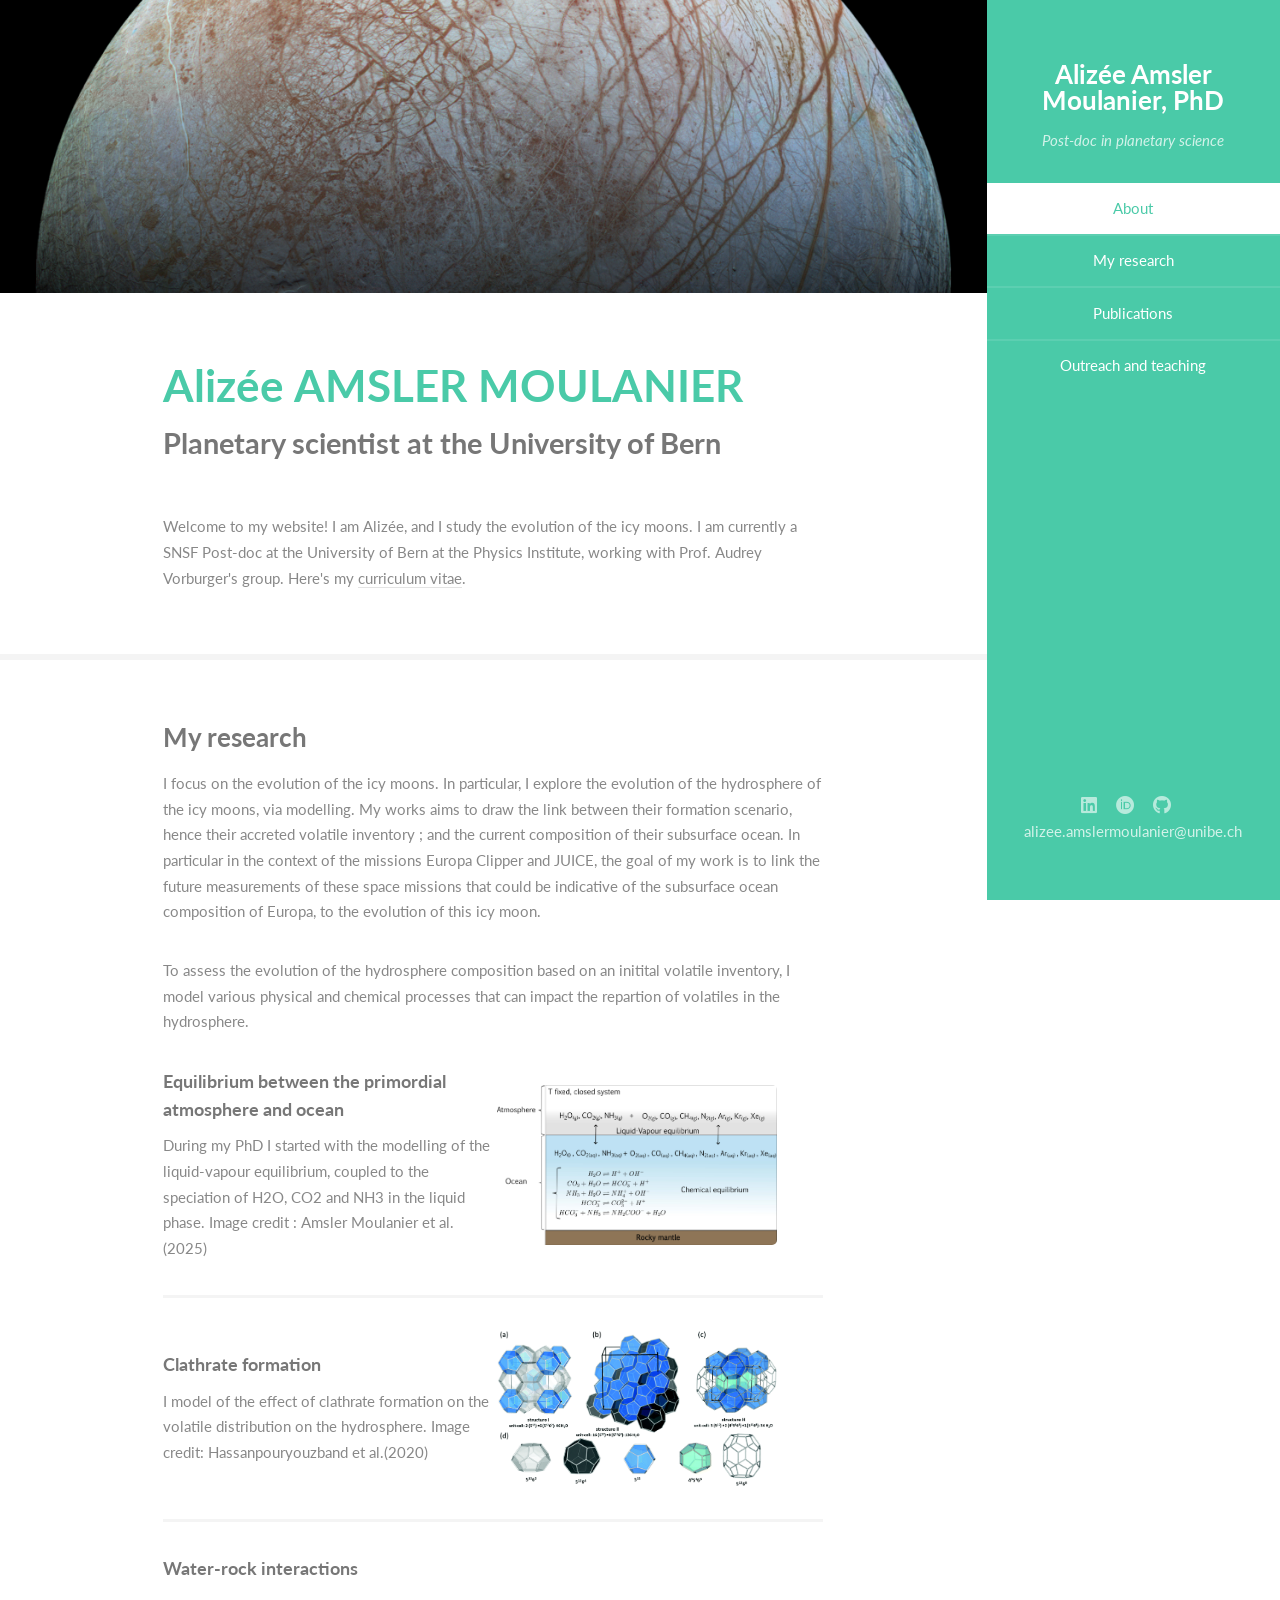
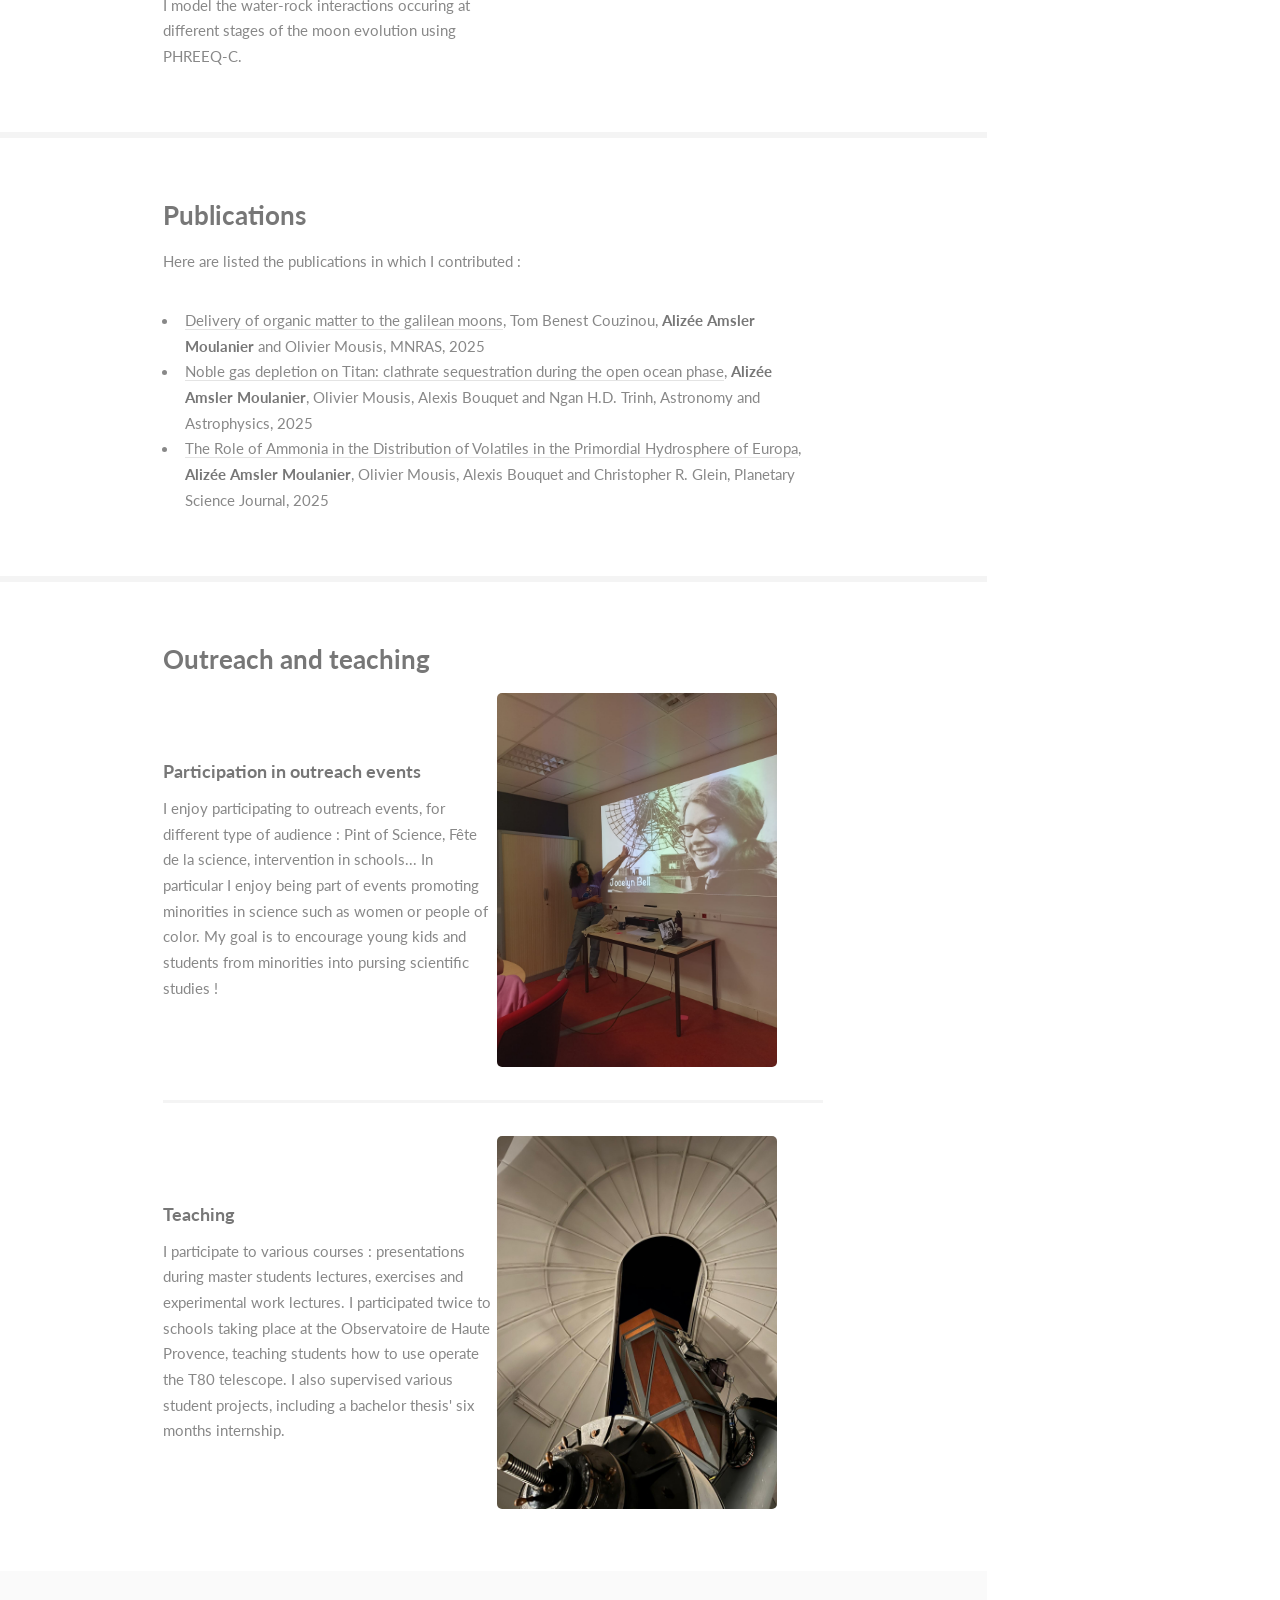
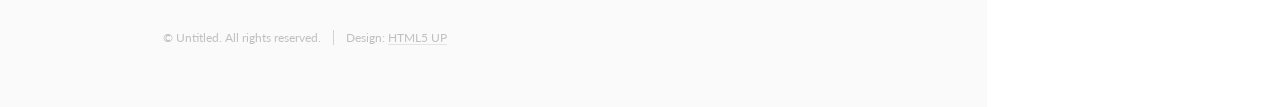
==== commit 4fd7bebf: "Update index.html" ====
--- a/index.html
+++ b/index.html
@@ -7,8 +7,6 @@
 <html>
 	<head>
 		<title>Alizée AMSLER MOULANIER</title>
-		<meta charset="utf-8" />
-		<meta name="viewport" content="width=device-width, initial-scale=1, user-scalable=no" />
 		<meta name="google-site-verification" content="fYnTI3l8e770WwlBcWnsEMO41KvULC5nUkSzmHBX0vw" />
 		<link rel="stylesheet" href="assets/css/main.css" />
 	</head>
@@ -57,7 +55,7 @@
 										<p>Planetary scientist at the University of Bern</p>
 									</header>
 <p>
-  Welcome to my website! I am Alizée, and I study the evolution of the icy moons. I am currently a Post-doc at the University of Bern at the Physics Institute, working with Prof. Audrey Vorburger's group. Here's my <a href="Alizée_Amsler_Moulanier,_PhD_FlowCV_Resume_2026-05-26.pdf" target="_blank" rel="noopener noreferrer">curriculum vitae</a>.
+  Welcome to my website! I am Alizée, and I study the evolution of the icy moons. I am currently a SNSF Post-doc at the University of Bern at the Physics Institute, working with Prof. Audrey Vorburger's group. Here's my <a href="Alizée_Amsler_Moulanier,_PhD_FlowCV_Resume_2026-05-26.pdf" target="_blank" rel="noopener noreferrer">curriculum vitae</a>.
 </p>								</div>
 							</section>
 
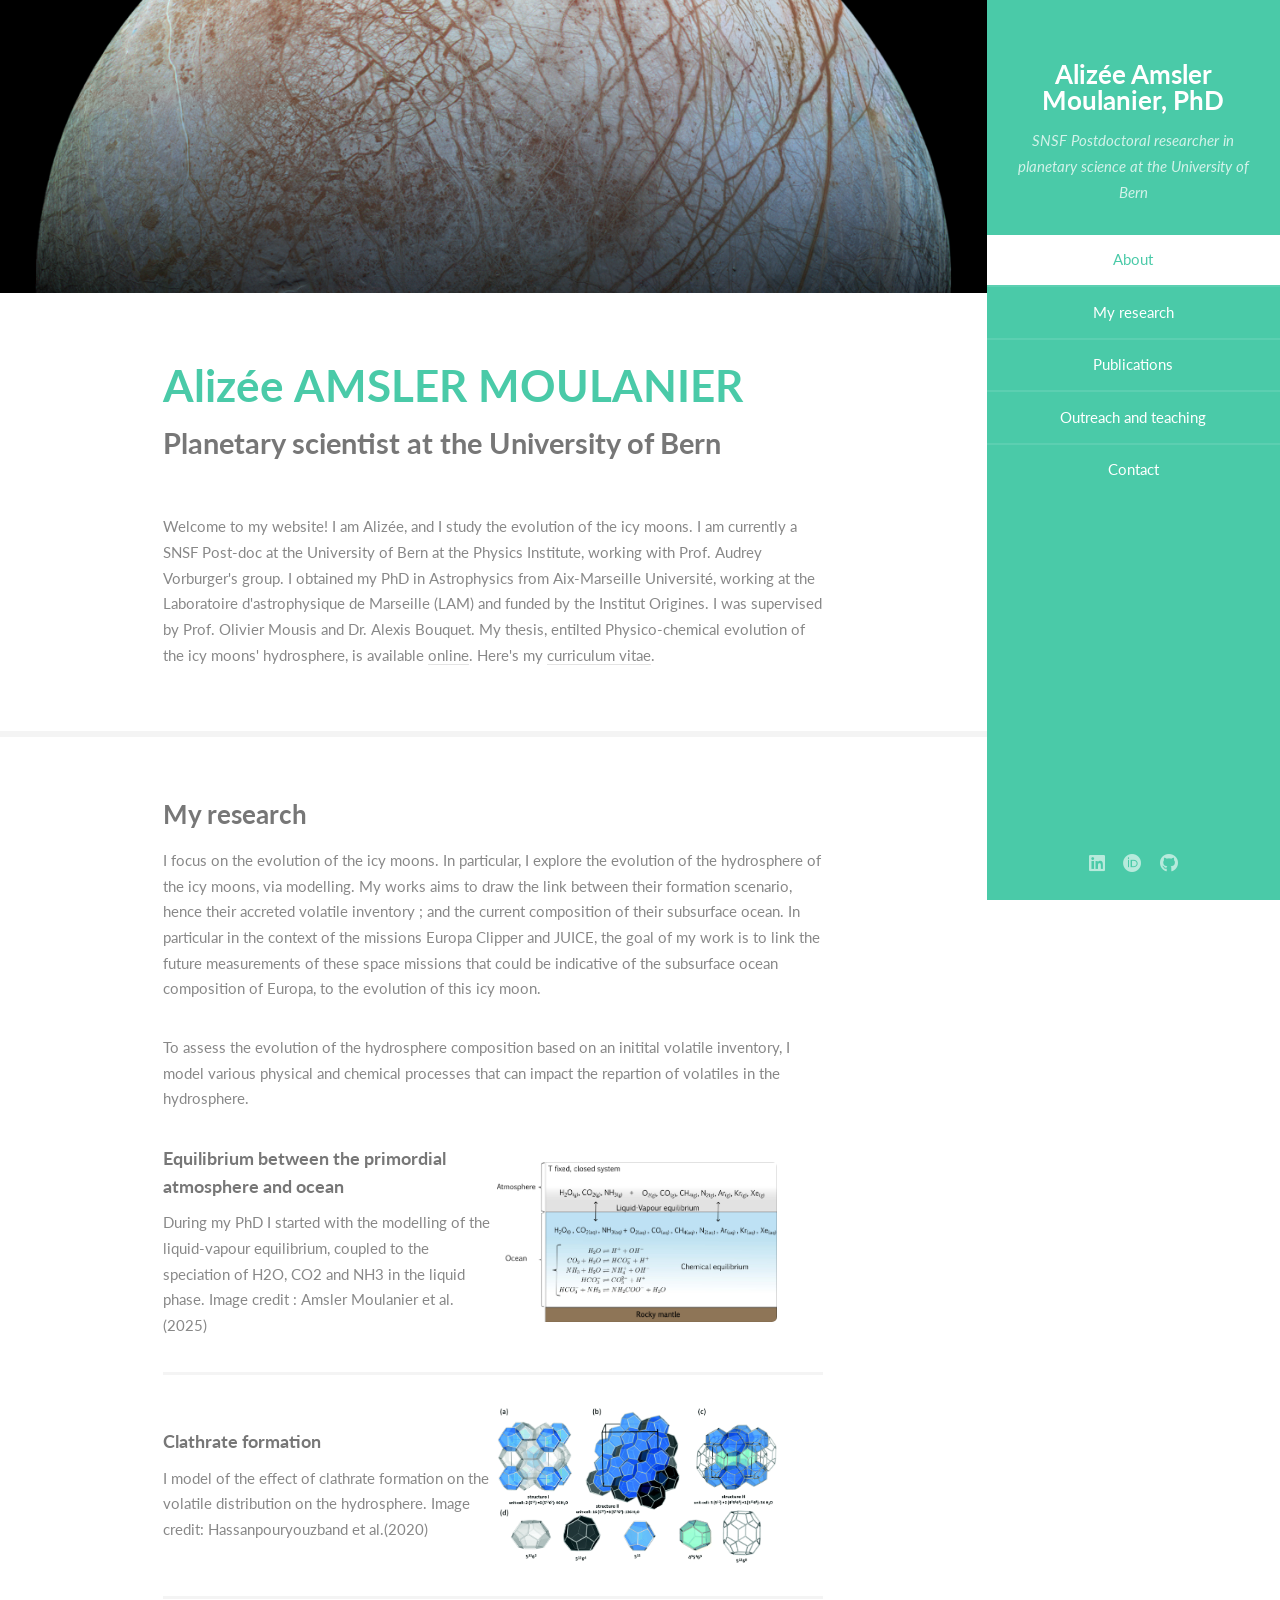
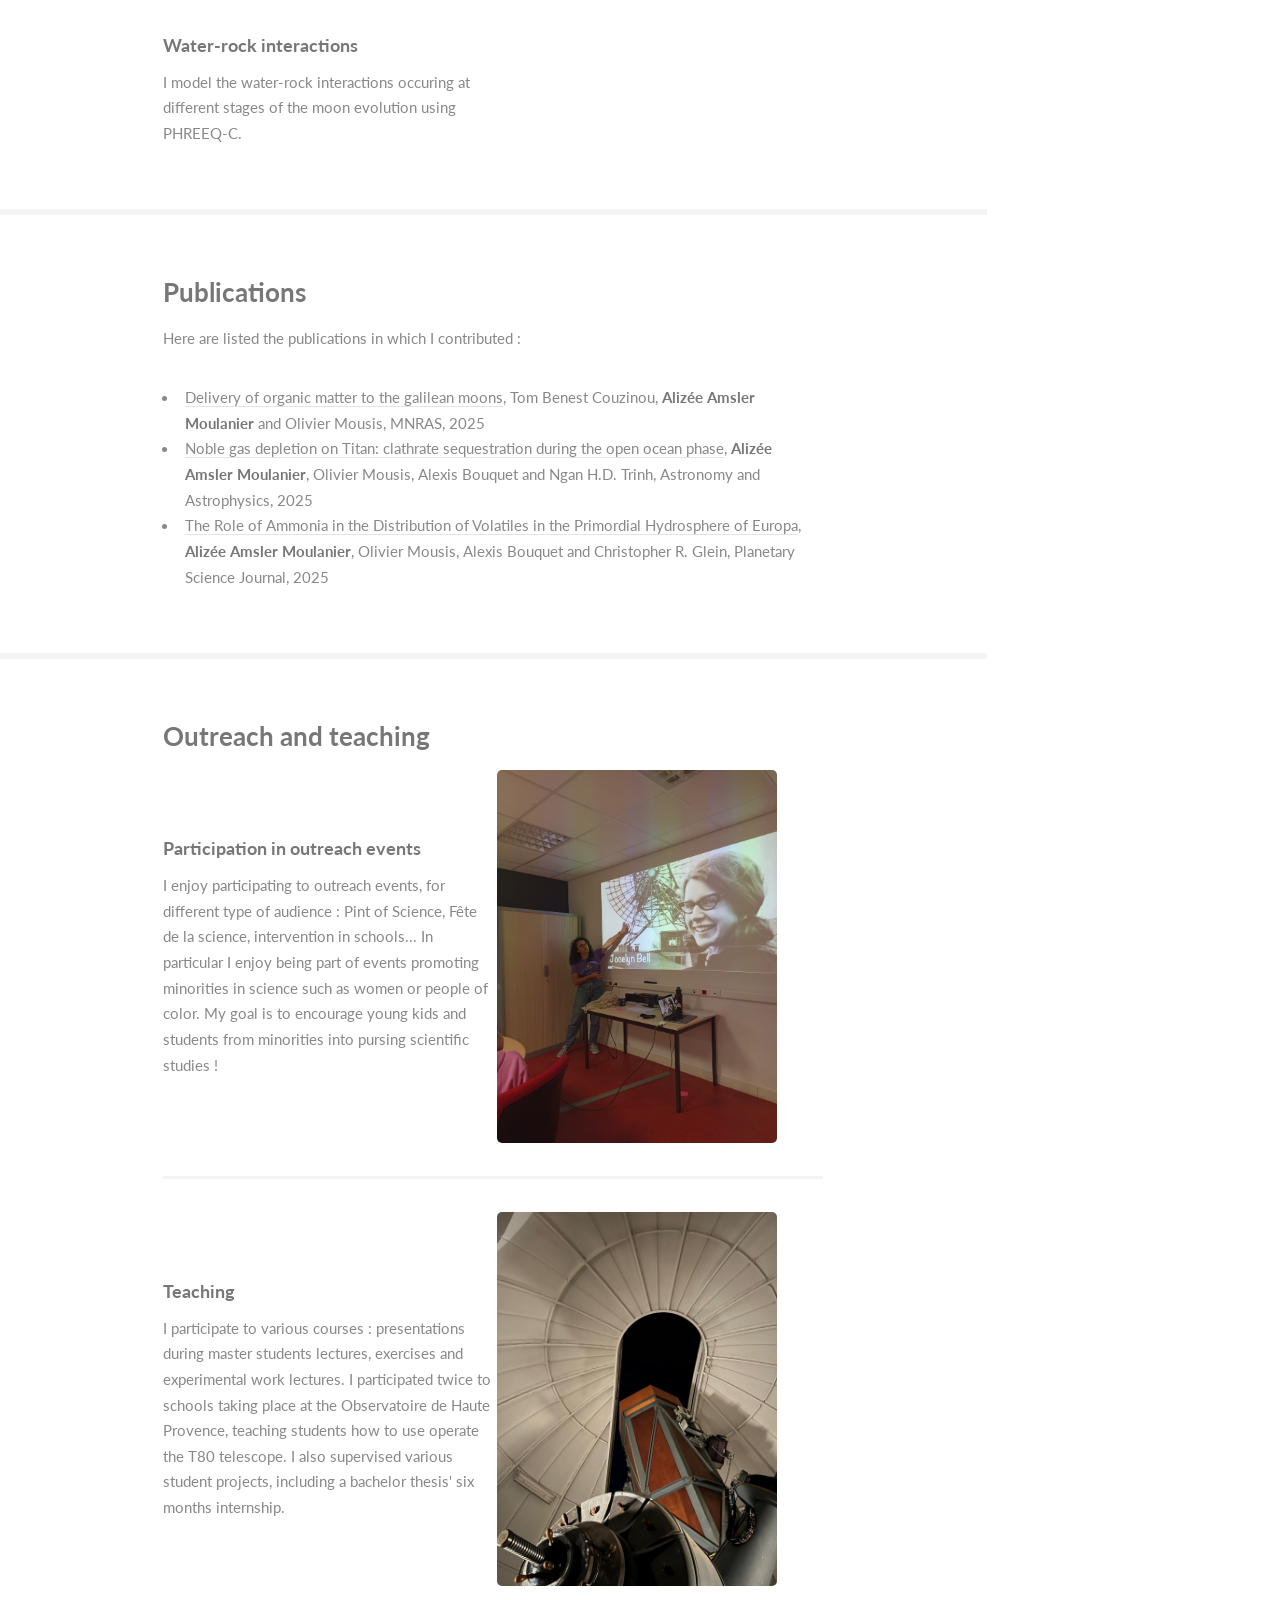
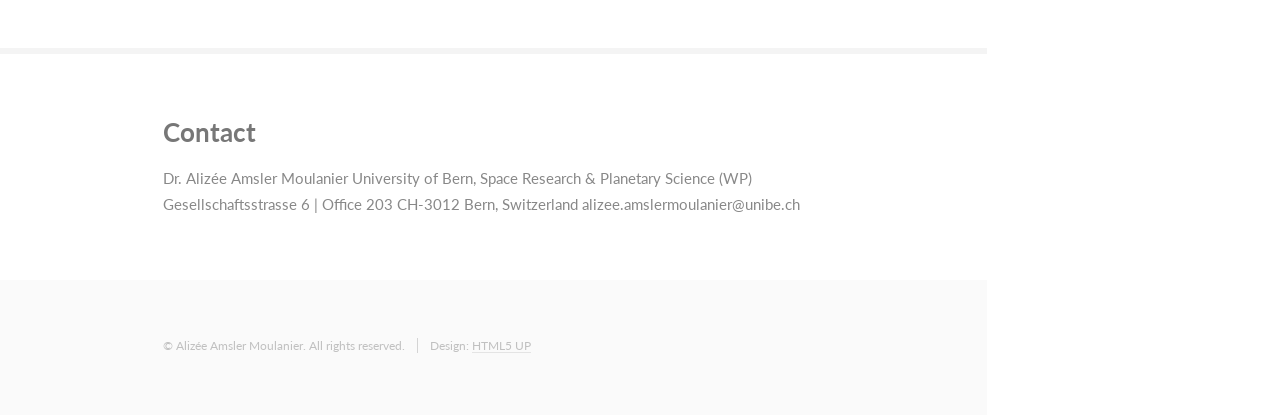
==== commit 59db6577: "Update fmt.Println message from 'Hello' to 'Goodbye'" ====
--- a/index.html
+++ b/index.html
@@ -17,7 +17,7 @@
 				<header>
 					<span class="image avatar"><img src="images/my_picture.jpg" alt="" /></span>
 					<h1 id="logo"><a href="#">Alizée Amsler Moulanier, PhD</a></h1>
-					<p>Post-doc in planetary science<br />
+					<p>SNSF Postdoctoral researcher in planetary science at the University of Bern<br />
 					</p>
 				</header>
 				<nav id="nav">
@@ -26,6 +26,7 @@
 							<li><a href="#two">My research</a></li>
 						<li><a href="#three">Publications</a></li>
 						<li><a href="#four">Outreach and teaching</a></li>
+						<li><a heref="five">Contact</a></li>
 					</ul>
 				</nav>
 				<footer>
@@ -33,7 +34,6 @@
 						<li><a href="https://www.linkedin.com/in/aliz%C3%A9e-amsler-moulanier-984523170/"  target="_blank" rel="noopener noreferrer" class="icon brands fa-linkedin"><span class="label">LinkedIn</span></a></li>
 						<li><a href="https://orcid.org/0009-0000-7492-1476"  target="_blank" rel="noopener noreferrer" class="icon brands fa-orcid"><span class="label">Orcid</span></a></li>
 						<li><a href="#" class="icon brands fa-github"><span class="label">Github</span></a></li>
-						<li><p>alizee.amslermoulanier@unibe.ch</p></li>
 					</ul>
 				</footer>
 			</section>
@@ -55,7 +55,9 @@
 										<p>Planetary scientist at the University of Bern</p>
 									</header>
 <p>
-  Welcome to my website! I am Alizée, and I study the evolution of the icy moons. I am currently a SNSF Post-doc at the University of Bern at the Physics Institute, working with Prof. Audrey Vorburger's group. Here's my <a href="Alizée_Amsler_Moulanier,_PhD_FlowCV_Resume_2026-05-26.pdf" target="_blank" rel="noopener noreferrer">curriculum vitae</a>.
+  Welcome to my website! I am Alizée, and I study the evolution of the icy moons. I am currently a SNSF Post-doc at the University of Bern at the Physics Institute, working with Prof. Audrey Vorburger's group. 
+	I obtained my PhD in Astrophysics from Aix-Marseille Université, working at the Laboratoire d'astrophysique de Marseille (LAM) and funded by the Institut Origines. I was supervised by Prof. Olivier Mousis and Dr. Alexis Bouquet. My thesis, entilted Physico-chemical evolution of the icy moons' hydrosphere, is available <a href="https://hal.science/tel-05470334v1" target="_blank" rel="noopener noreferrer">online</a>. 
+	Here's my <a href="Alizée_Amsler_Moulanier,_PhD_FlowCV_Resume_2026-05-26.pdf" target="_blank" rel="noopener noreferrer">curriculum vitae</a>.
 </p>								</div>
 							</section>
 
@@ -122,8 +124,22 @@
 											<a href="#" class="image"><img src="images/c7dfc06a-39bc-4dff-8e69-162a8b1ce401.JPG" alt="" /></a>
 										</article>
 								</div>
-							</section>
-
+									
+							</section>
+								<section id="five">
+								<div class="container">
+									<h3>Contact</h3>
+									<div class="features">
+										<article>
+											Dr. Alizée Amsler Moulanier
+											University of Bern, Space Research & Planetary Science (WP)
+											Gesellschaftsstrasse 6 | Office 203
+											CH-3012 Bern, Switzerland
+
+											alizee.amslermoulanier@unibe.ch
+										</article>
+								</div>
+							</section>
 						<!-- Five -->
 						<!--
 							<section id="five">
@@ -461,7 +477,7 @@
 					<section id="footer">
 						<div class="container">
 							<ul class="copyright">
-								<li>&copy; Untitled. All rights reserved.</li><li>Design: <a href="http://html5up.net">HTML5 UP</a></li>
+								<li>&copy; Alizée Amsler Moulanier. All rights reserved.</li><li>Design: <a href="http://html5up.net">HTML5 UP</a></li>
 							</ul>
 						</div>
 					</section>
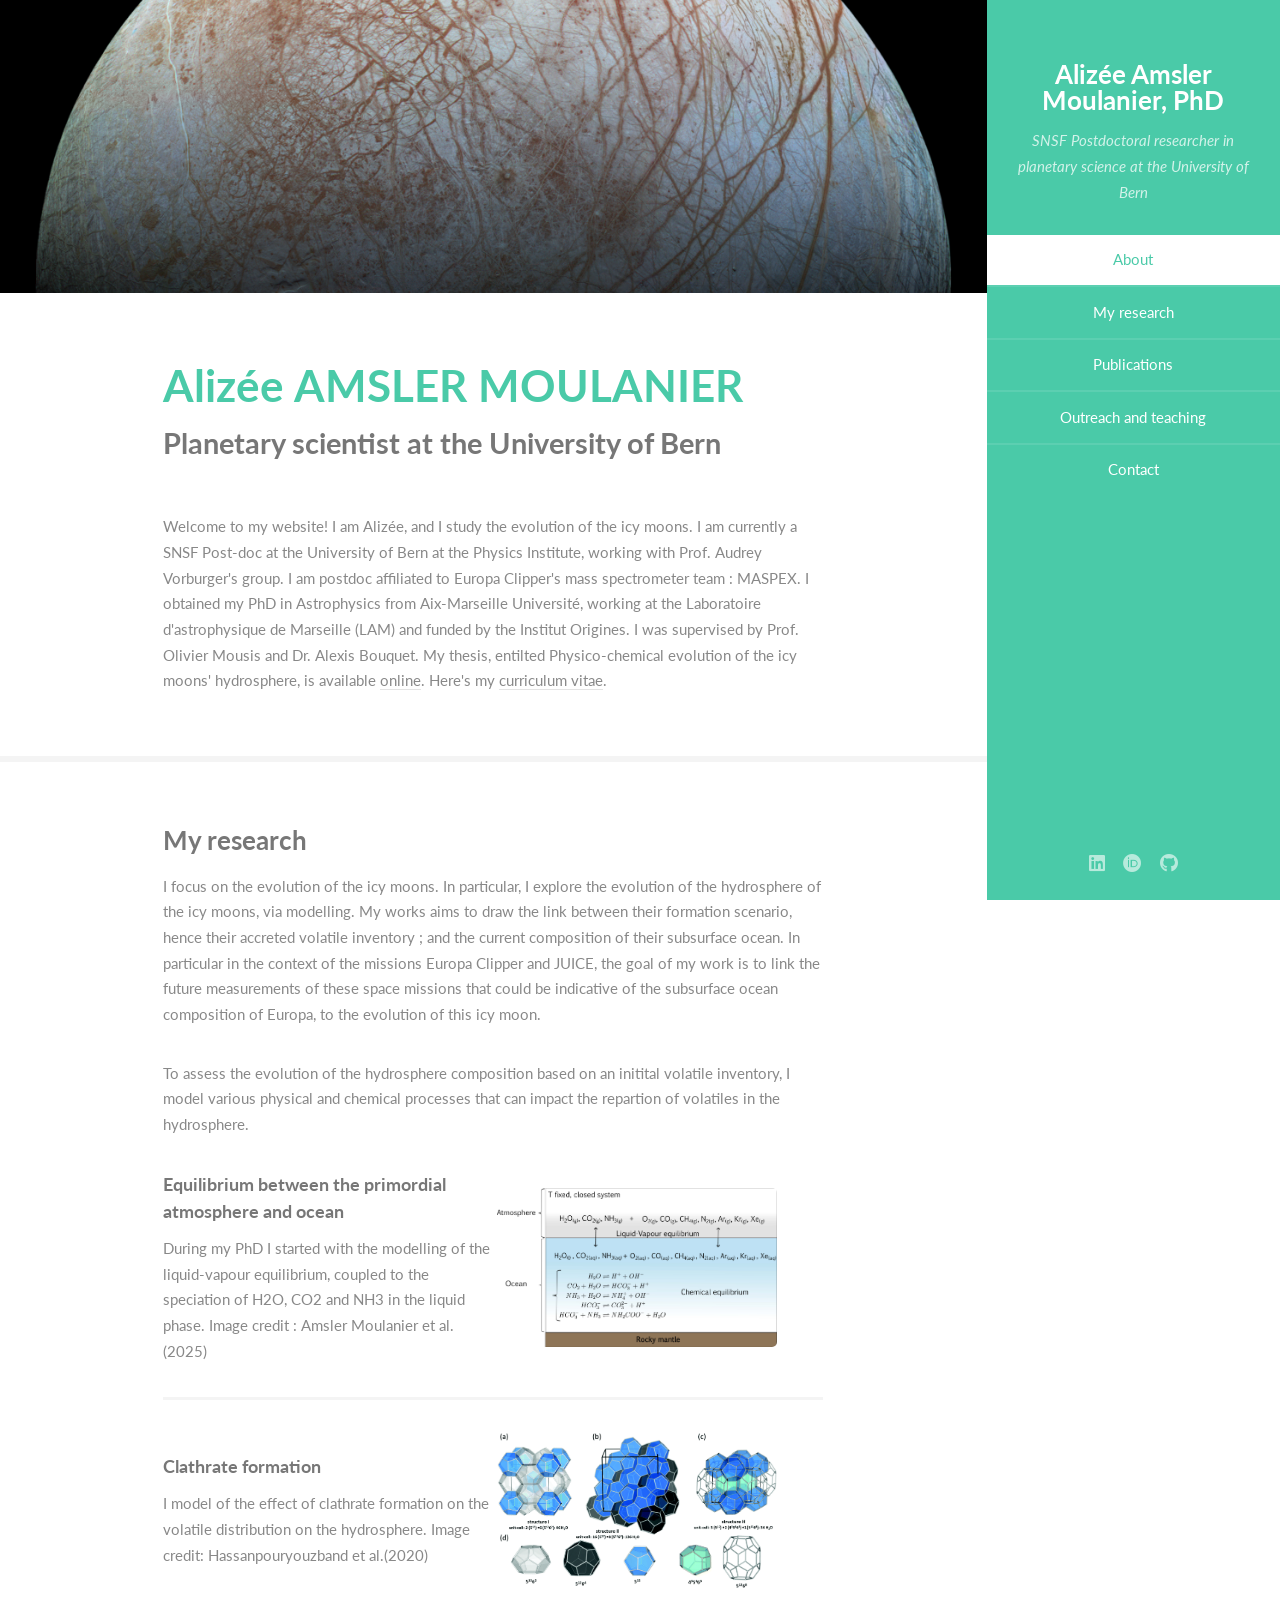
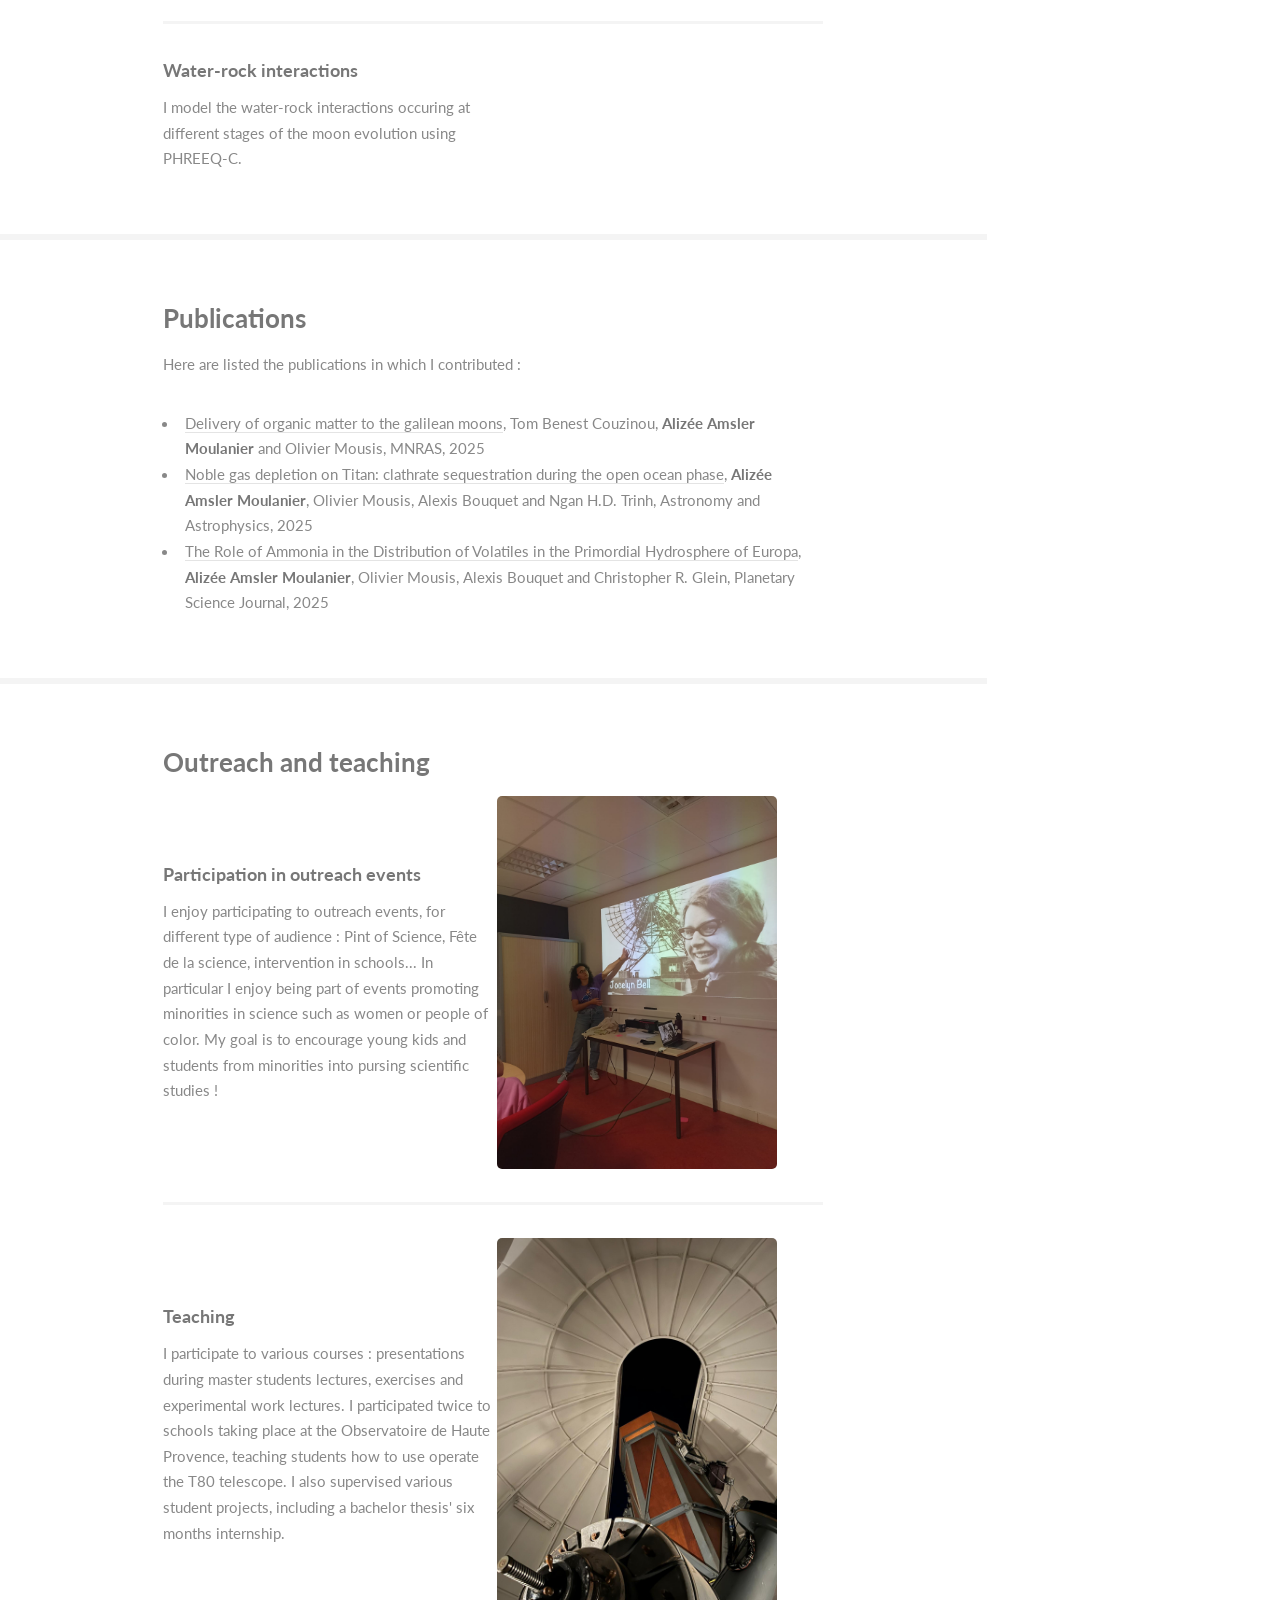
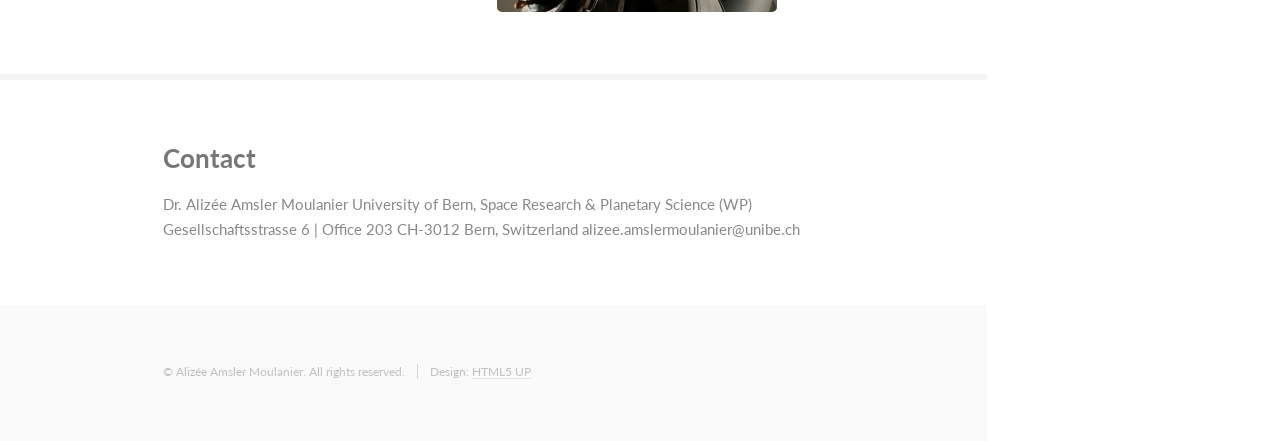
==== commit 9869db47: "Update fmt.Println message from 'Hello' to 'Goodbye'" ====
--- a/index.html
+++ b/index.html
@@ -55,7 +55,7 @@
 										<p>Planetary scientist at the University of Bern</p>
 									</header>
 <p>
-  Welcome to my website! I am Alizée, and I study the evolution of the icy moons. I am currently a SNSF Post-doc at the University of Bern at the Physics Institute, working with Prof. Audrey Vorburger's group. 
+  Welcome to my website! I am Alizée, and I study the evolution of the icy moons. I am currently a SNSF Post-doc at the University of Bern at the Physics Institute, working with Prof. Audrey Vorburger's group. I am postdoc affiliated to Europa Clipper's mass spectrometer team : MASPEX. 
 	I obtained my PhD in Astrophysics from Aix-Marseille Université, working at the Laboratoire d'astrophysique de Marseille (LAM) and funded by the Institut Origines. I was supervised by Prof. Olivier Mousis and Dr. Alexis Bouquet. My thesis, entilted Physico-chemical evolution of the icy moons' hydrosphere, is available <a href="https://hal.science/tel-05470334v1" target="_blank" rel="noopener noreferrer">online</a>. 
 	Here's my <a href="Alizée_Amsler_Moulanier,_PhD_FlowCV_Resume_2026-05-26.pdf" target="_blank" rel="noopener noreferrer">curriculum vitae</a>.
 </p>								</div>
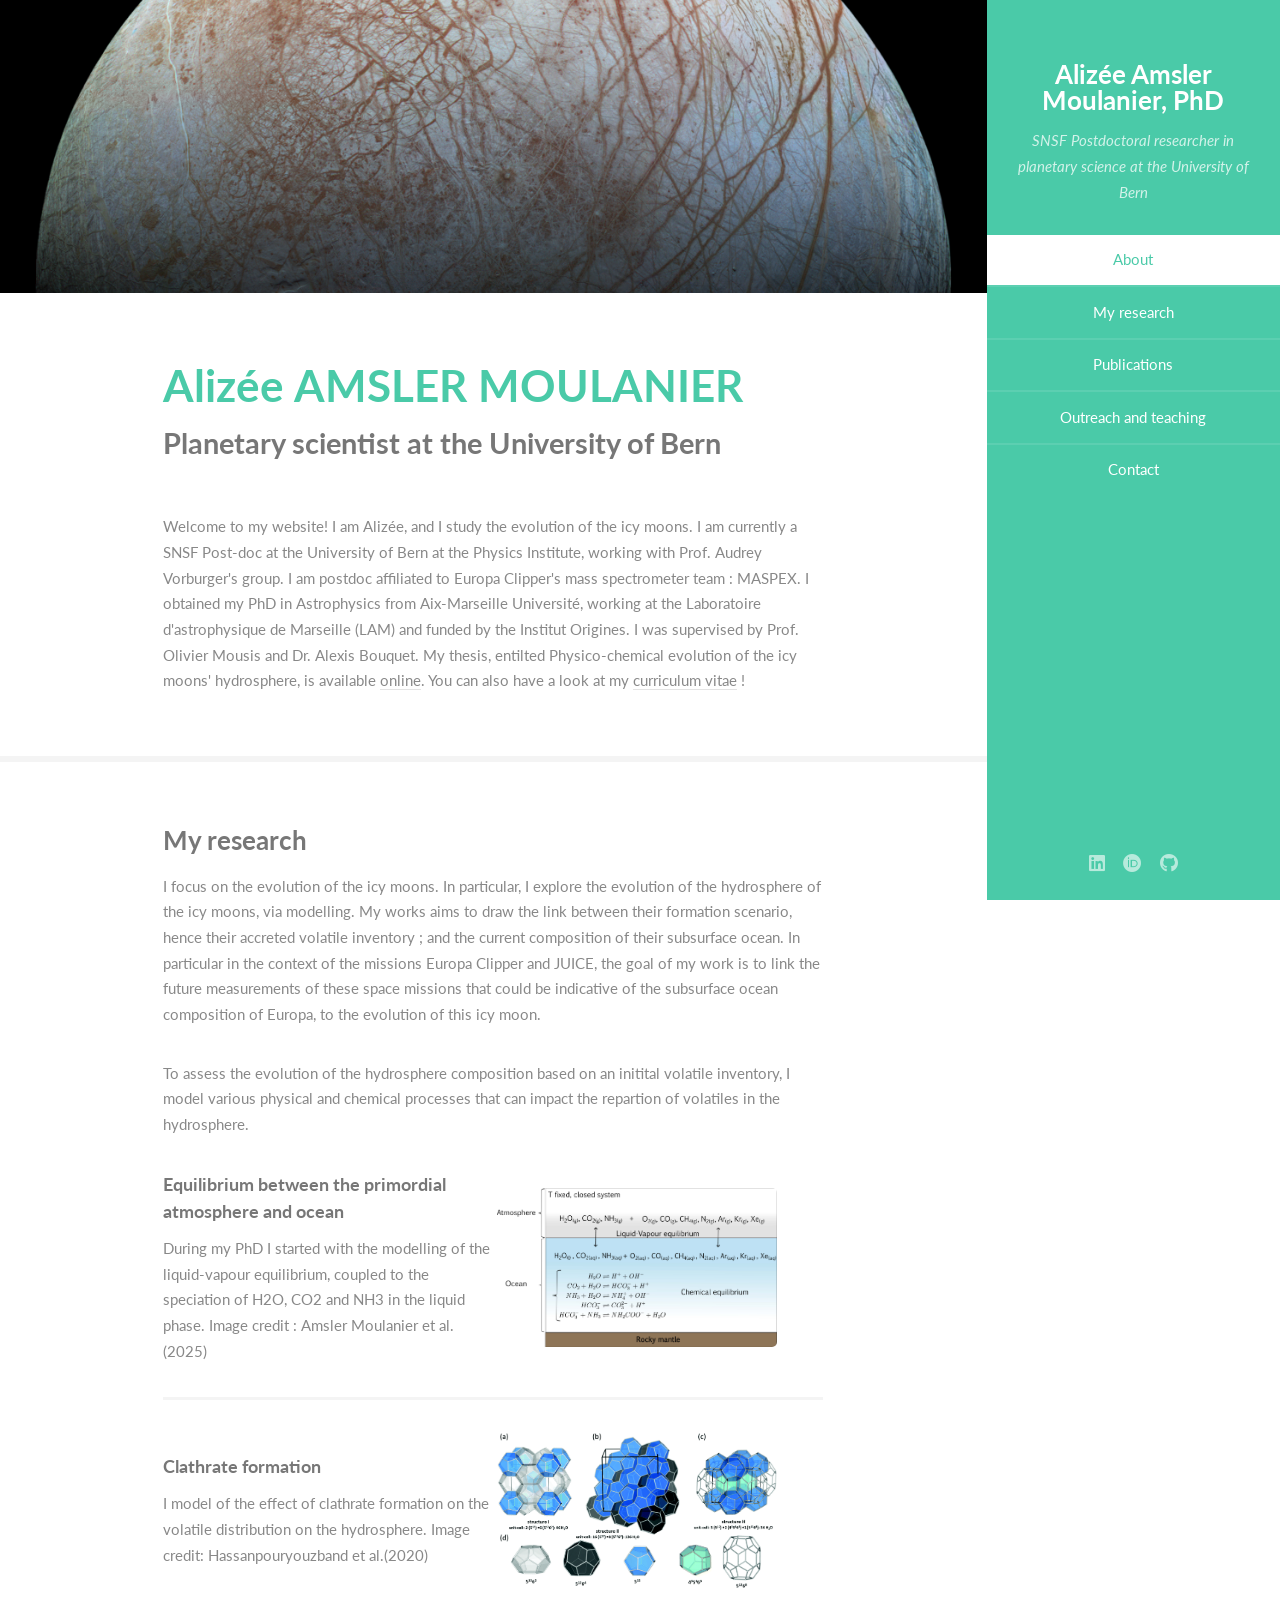
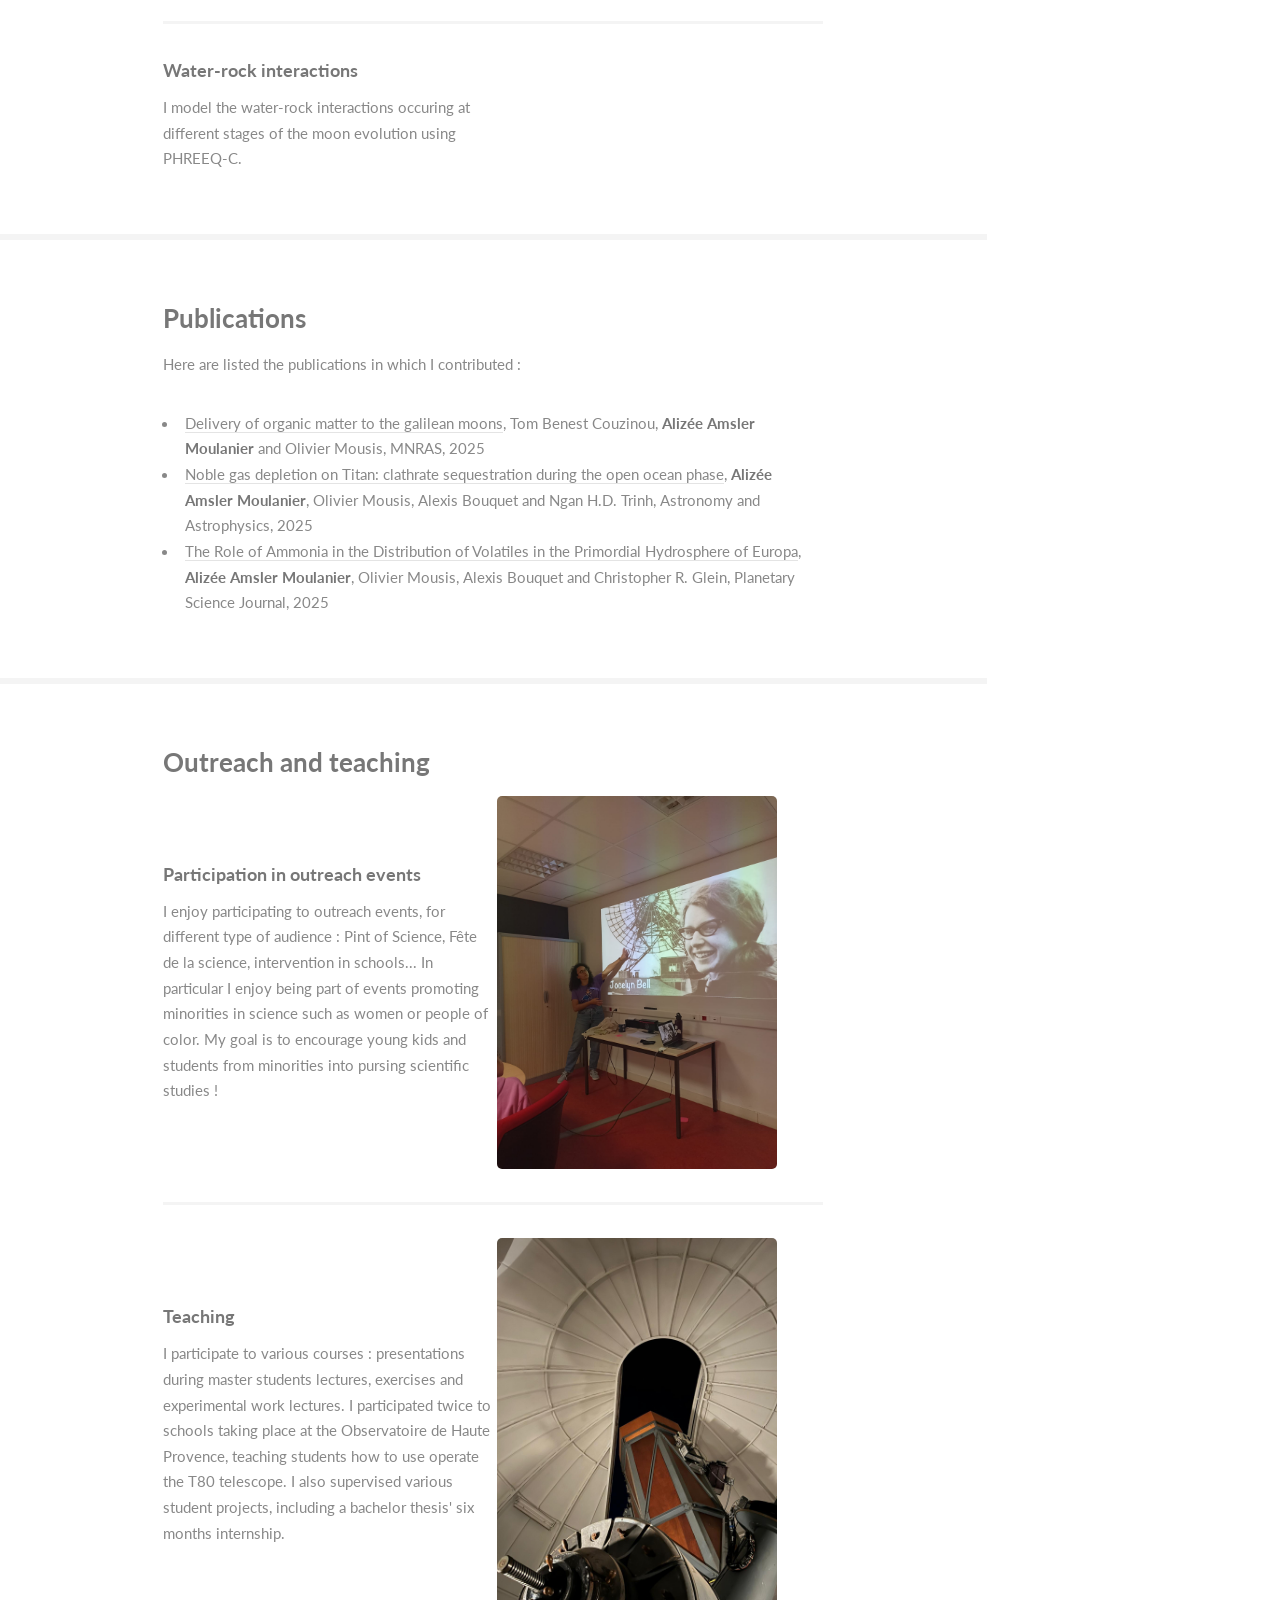
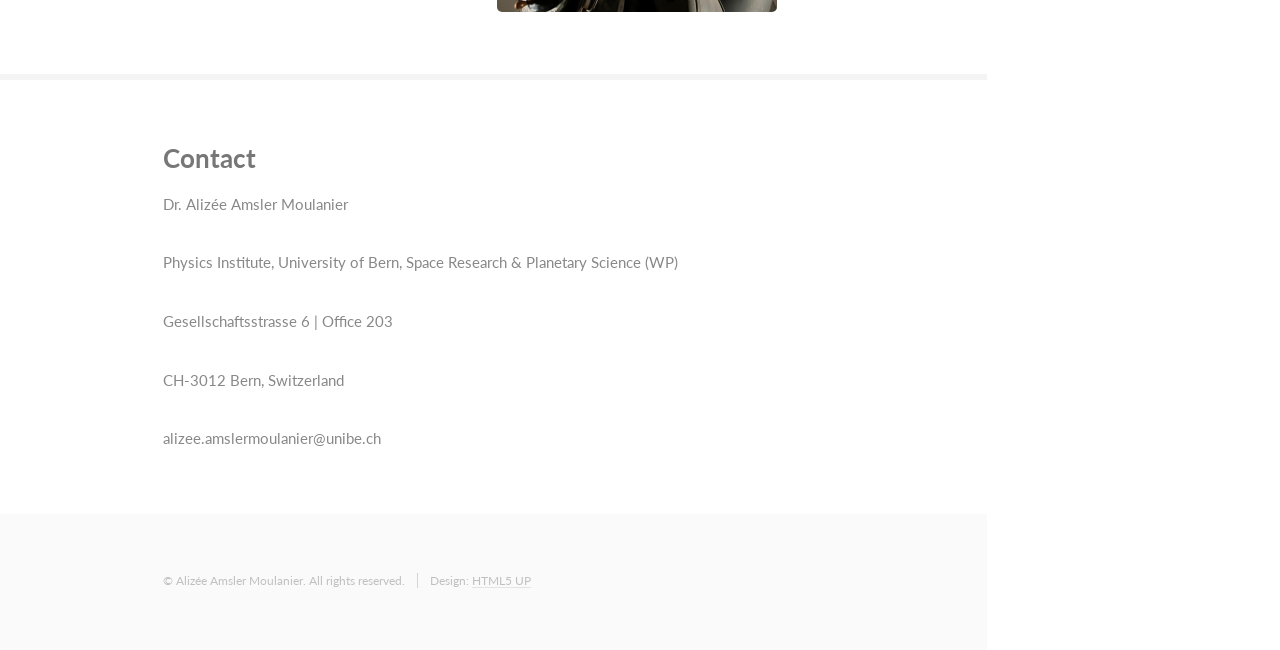
==== commit a5a35795: "Update index.html" ====
--- a/index.html
+++ b/index.html
@@ -57,7 +57,7 @@
 <p>
   Welcome to my website! I am Alizée, and I study the evolution of the icy moons. I am currently a SNSF Post-doc at the University of Bern at the Physics Institute, working with Prof. Audrey Vorburger's group. I am postdoc affiliated to Europa Clipper's mass spectrometer team : MASPEX. 
 	I obtained my PhD in Astrophysics from Aix-Marseille Université, working at the Laboratoire d'astrophysique de Marseille (LAM) and funded by the Institut Origines. I was supervised by Prof. Olivier Mousis and Dr. Alexis Bouquet. My thesis, entilted Physico-chemical evolution of the icy moons' hydrosphere, is available <a href="https://hal.science/tel-05470334v1" target="_blank" rel="noopener noreferrer">online</a>. 
-	Here's my <a href="Alizée_Amsler_Moulanier,_PhD_FlowCV_Resume_2026-05-26.pdf" target="_blank" rel="noopener noreferrer">curriculum vitae</a>.
+	You can also have a look at my <a href="Alizée_Amsler_Moulanier,_PhD_FlowCV_Resume_2026-05-26.pdf" target="_blank" rel="noopener noreferrer">curriculum vitae</a> !
 </p>								</div>
 							</section>
 
@@ -131,12 +131,12 @@
 									<h3>Contact</h3>
 									<div class="features">
 										<article>
-											Dr. Alizée Amsler Moulanier
-											University of Bern, Space Research & Planetary Science (WP)
-											Gesellschaftsstrasse 6 | Office 203
-											CH-3012 Bern, Switzerland
-
-											alizee.amslermoulanier@unibe.ch
+											<p>Dr. Alizée Amsler Moulanier</p>
+											<p>Physics Institute, University of Bern, Space Research & Planetary Science (WP)</p>
+											<p>Gesellschaftsstrasse 6 | Office 203</p>
+											<p>CH-3012 Bern, Switzerland</p>
+
+											<p>alizee.amslermoulanier@unibe.ch</p>
 										</article>
 								</div>
 							</section>
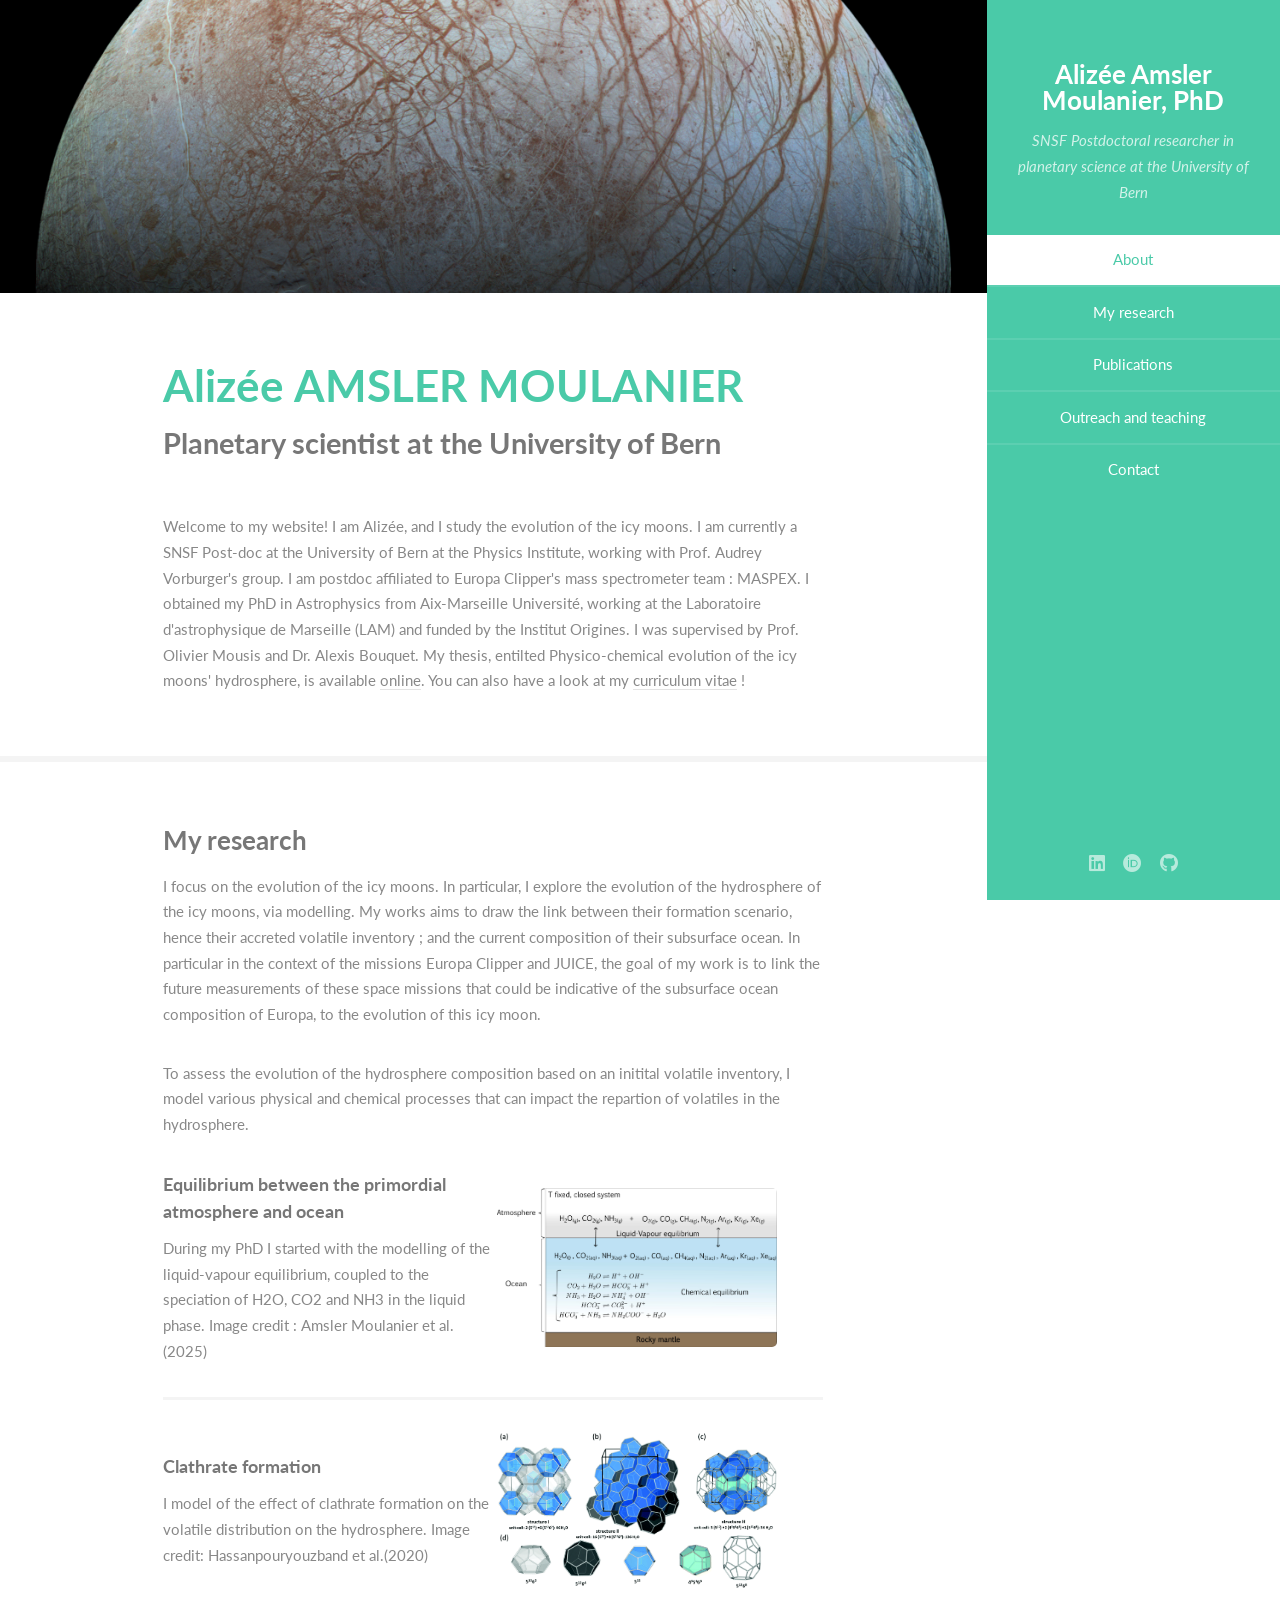
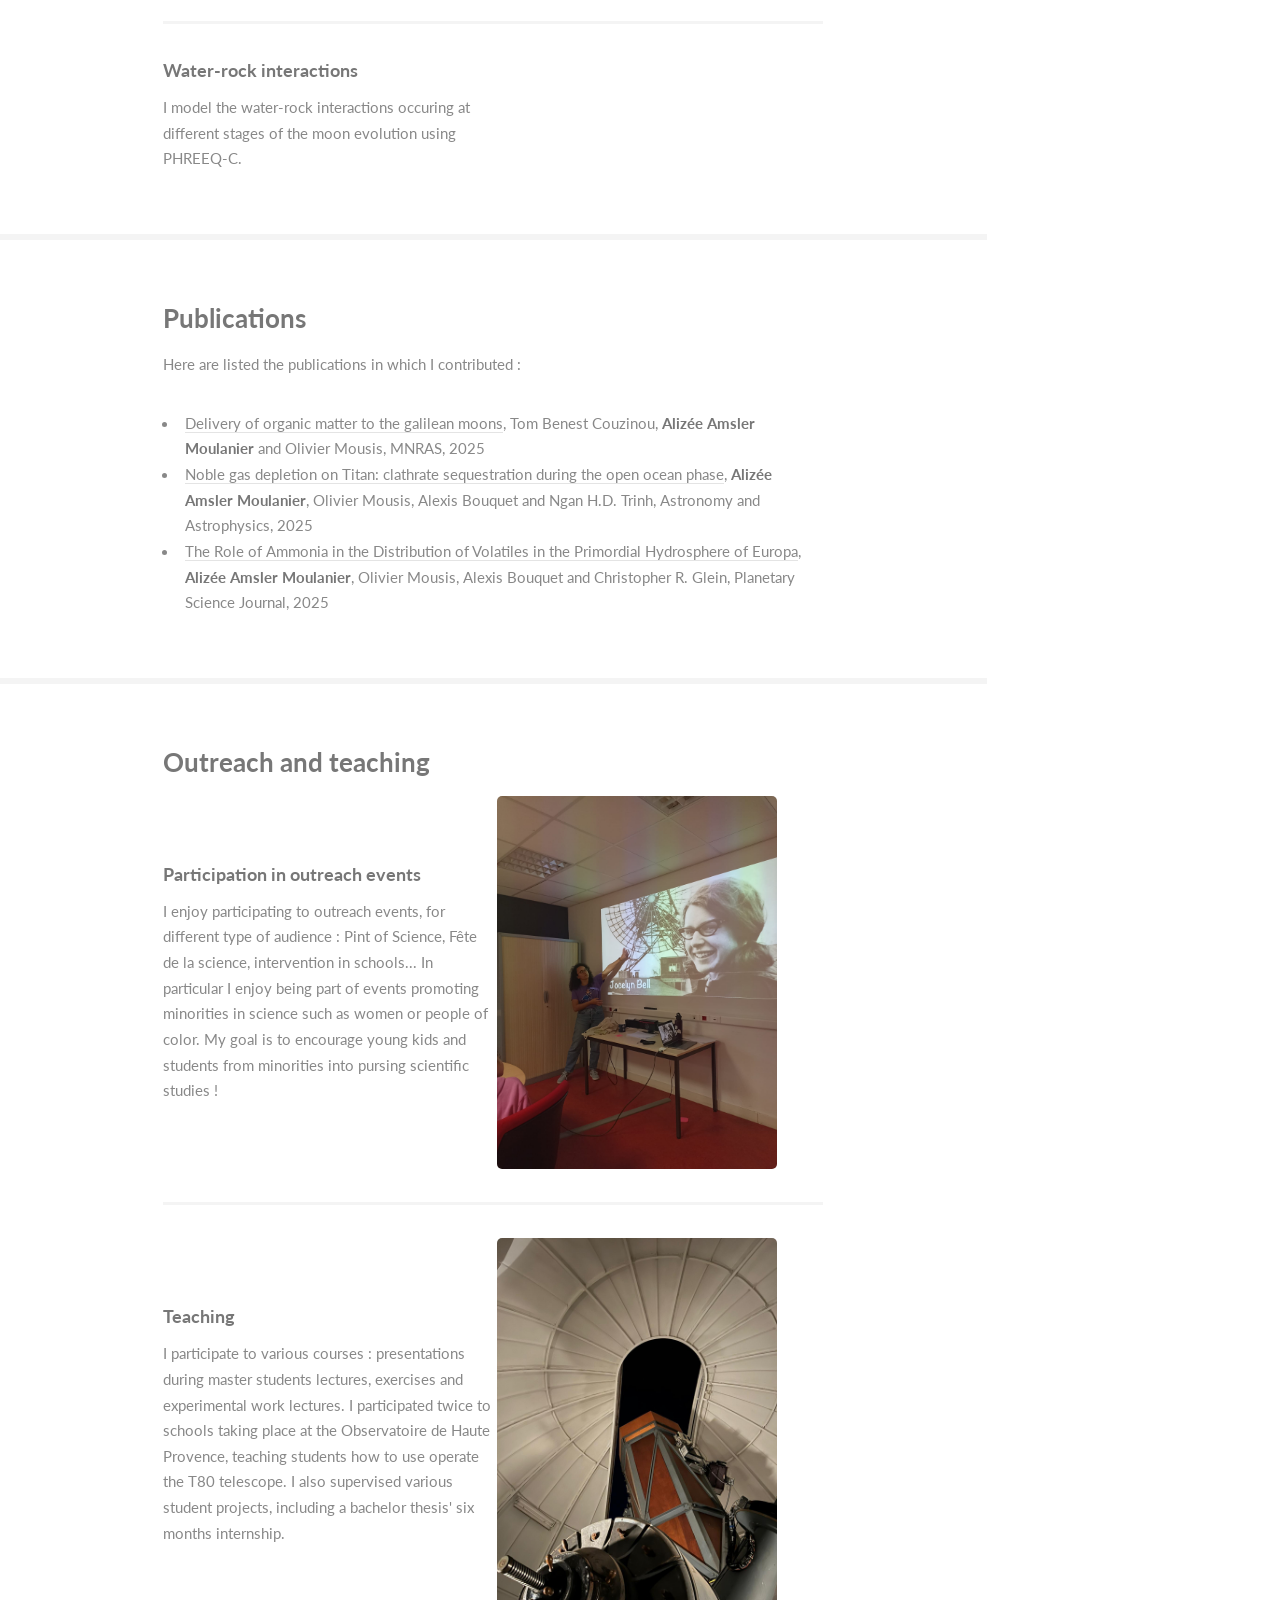
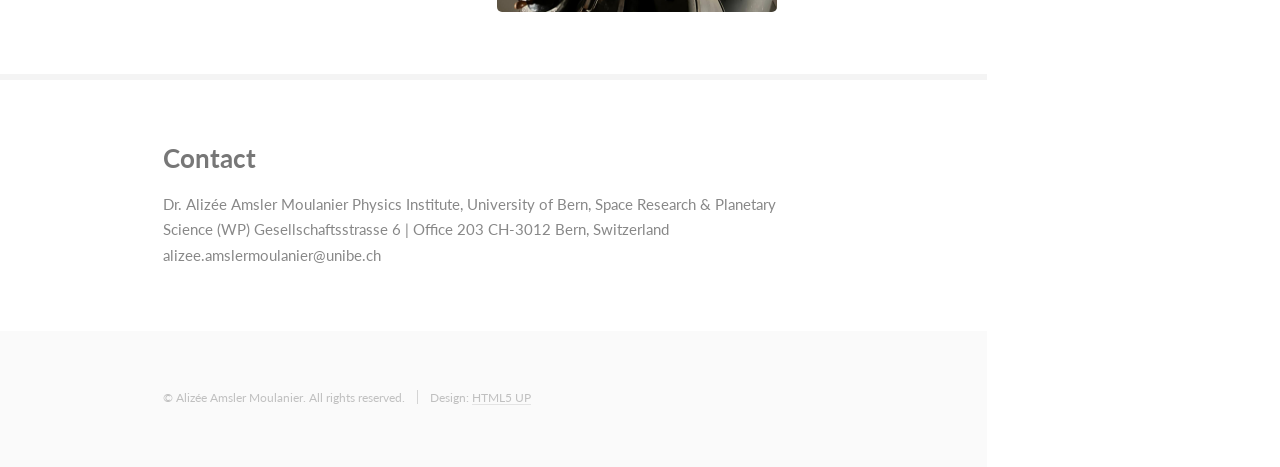
==== commit 8c0b63bd: "Update index.html" ====
--- a/index.html
+++ b/index.html
@@ -131,12 +131,12 @@
 									<h3>Contact</h3>
 									<div class="features">
 										<article>
-											<p>Dr. Alizée Amsler Moulanier</p>
-											<p>Physics Institute, University of Bern, Space Research & Planetary Science (WP)</p>
-											<p>Gesellschaftsstrasse 6 | Office 203</p>
-											<p>CH-3012 Bern, Switzerland</p>
-
-											<p>alizee.amslermoulanier@unibe.ch</p>
+											<p>Dr. Alizée Amsler Moulanier
+											Physics Institute, University of Bern, Space Research & Planetary Science (WP)
+											Gesellschaftsstrasse 6 | Office 203
+											CH-3012 Bern, Switzerland
+
+											alizee.amslermoulanier@unibe.ch</p>
 										</article>
 								</div>
 							</section>
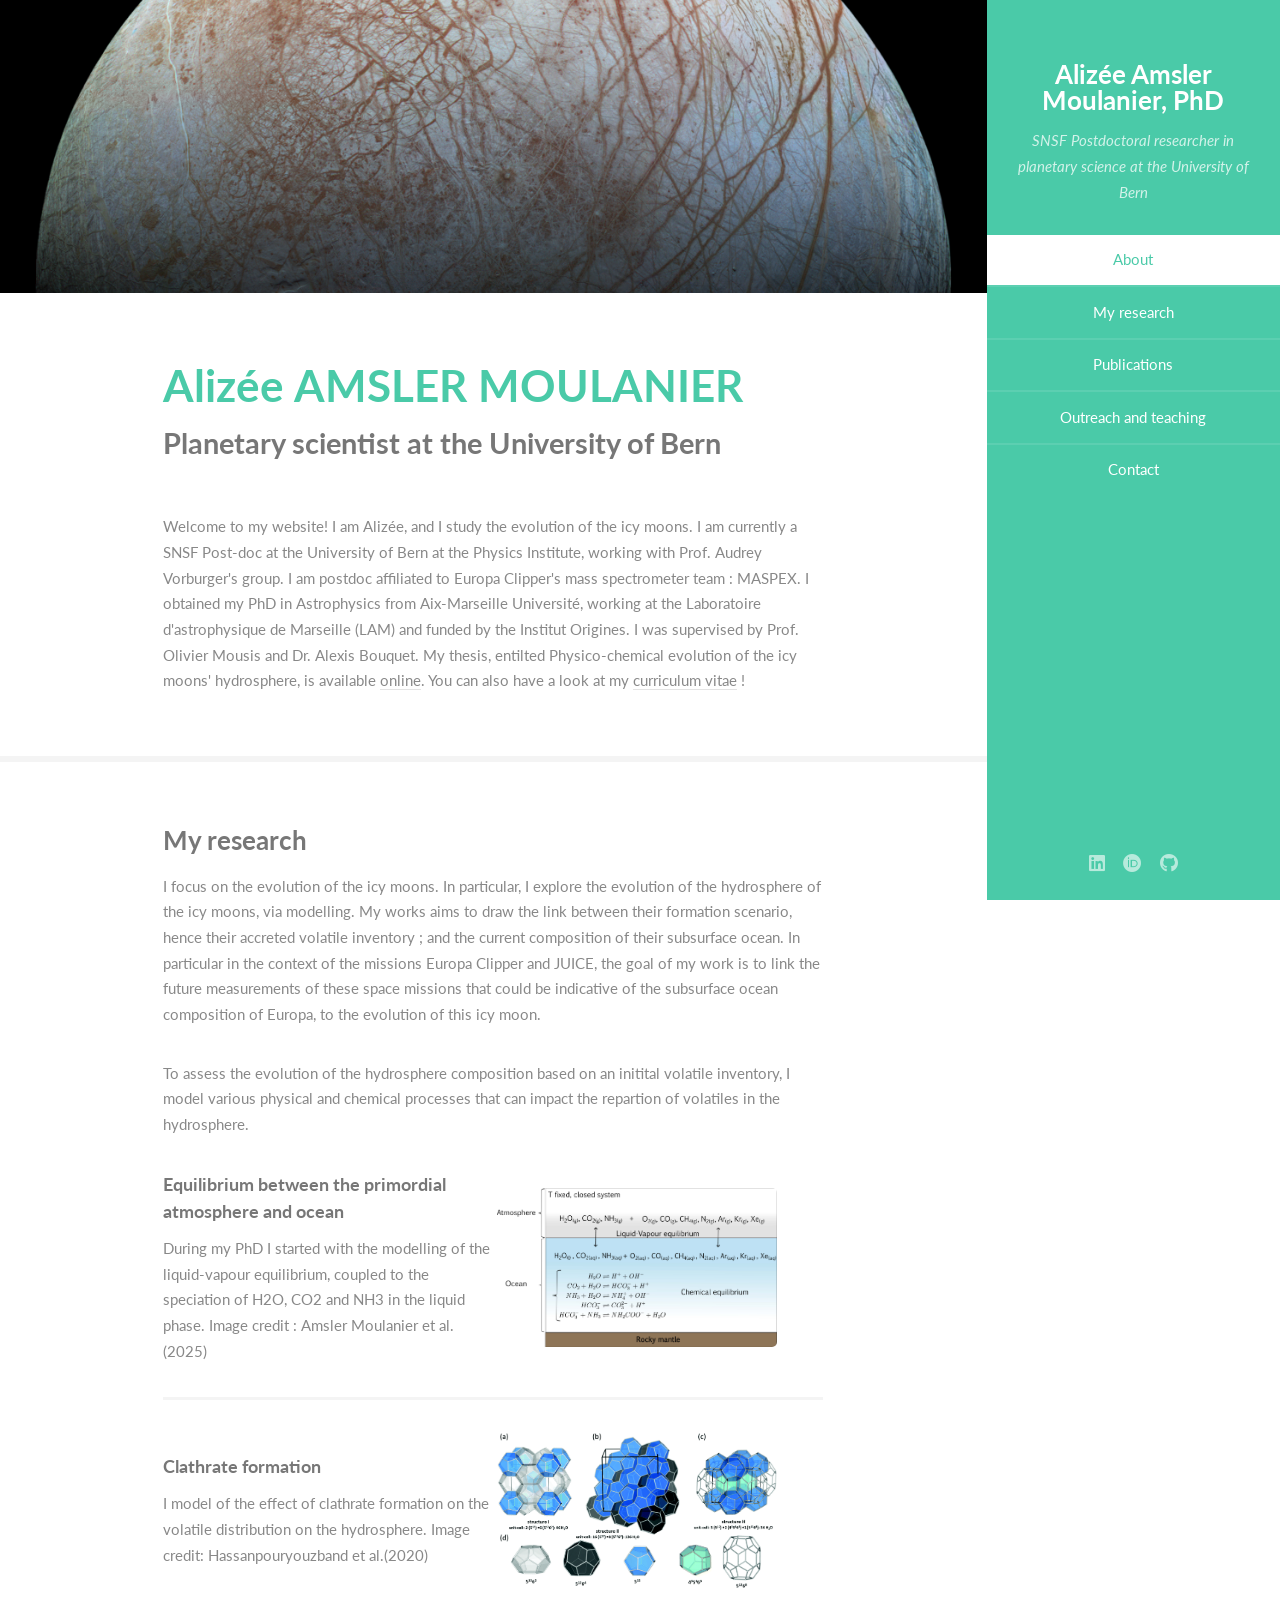
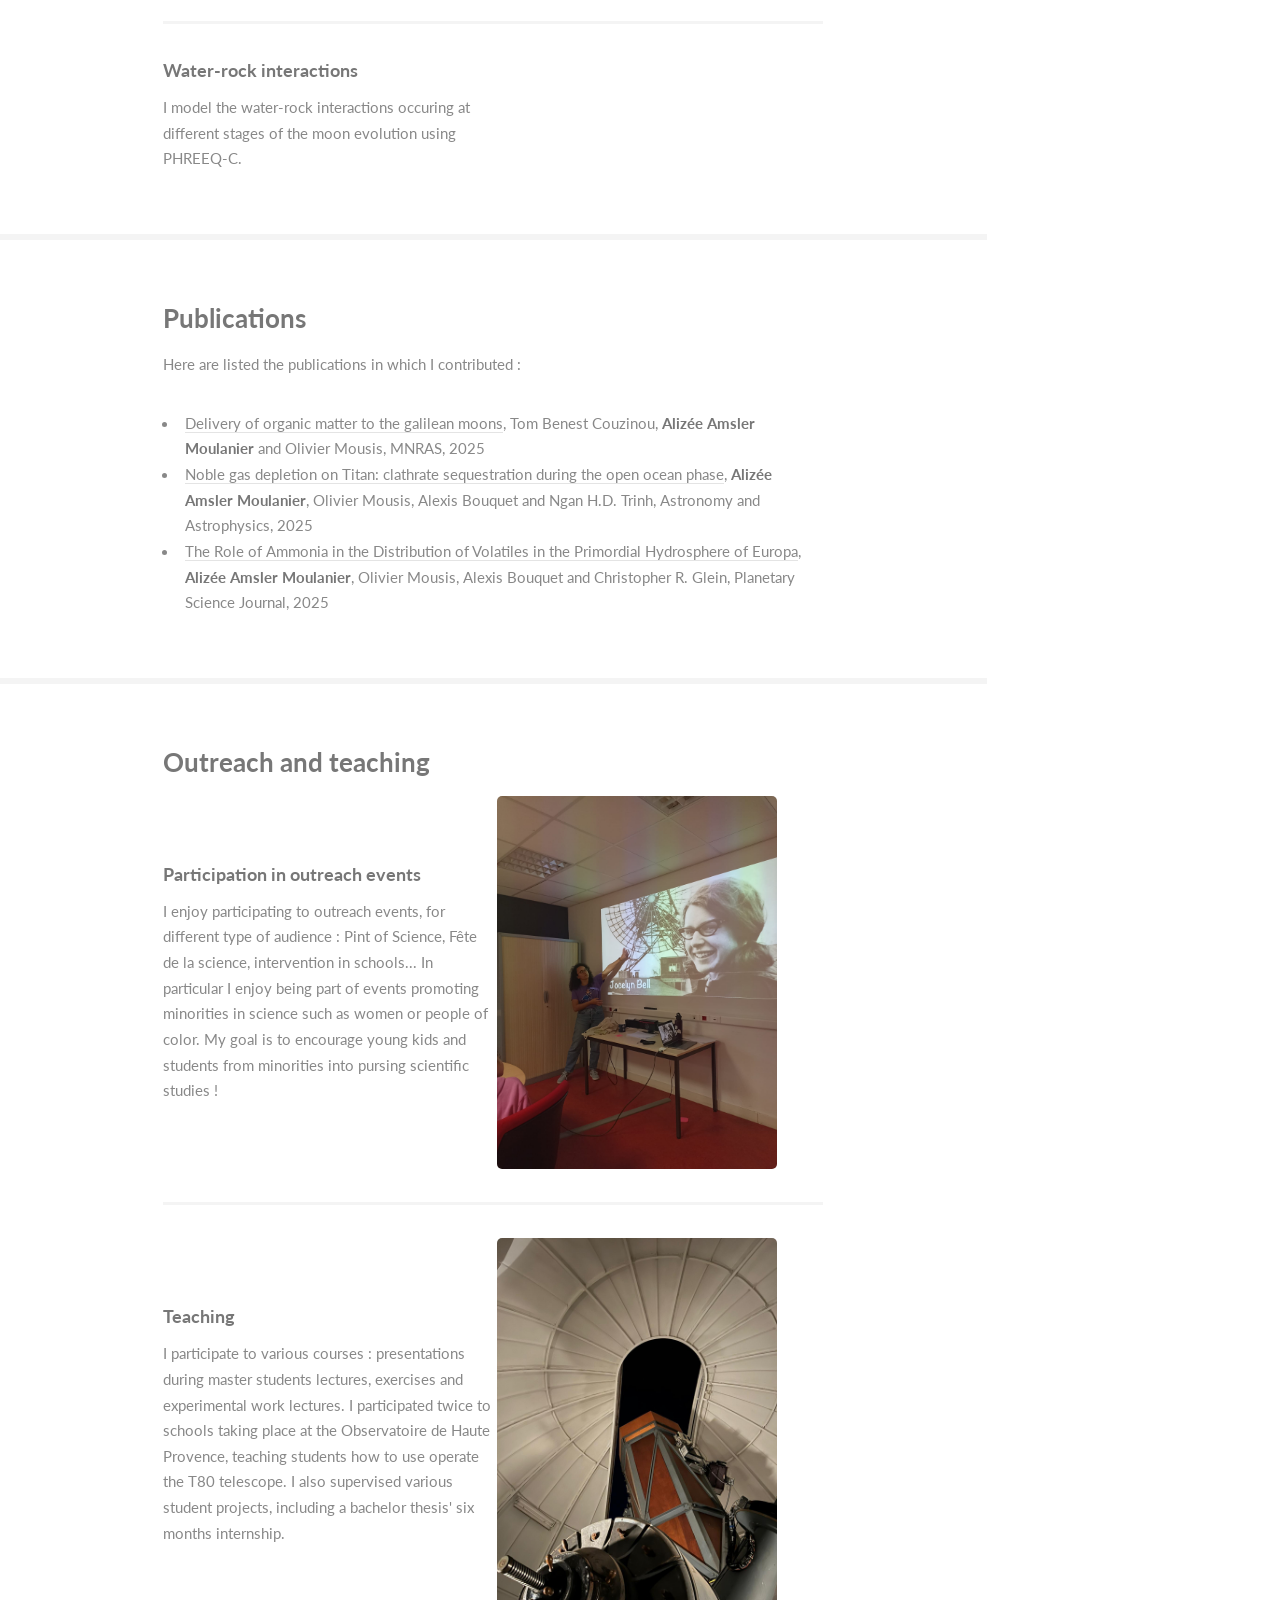
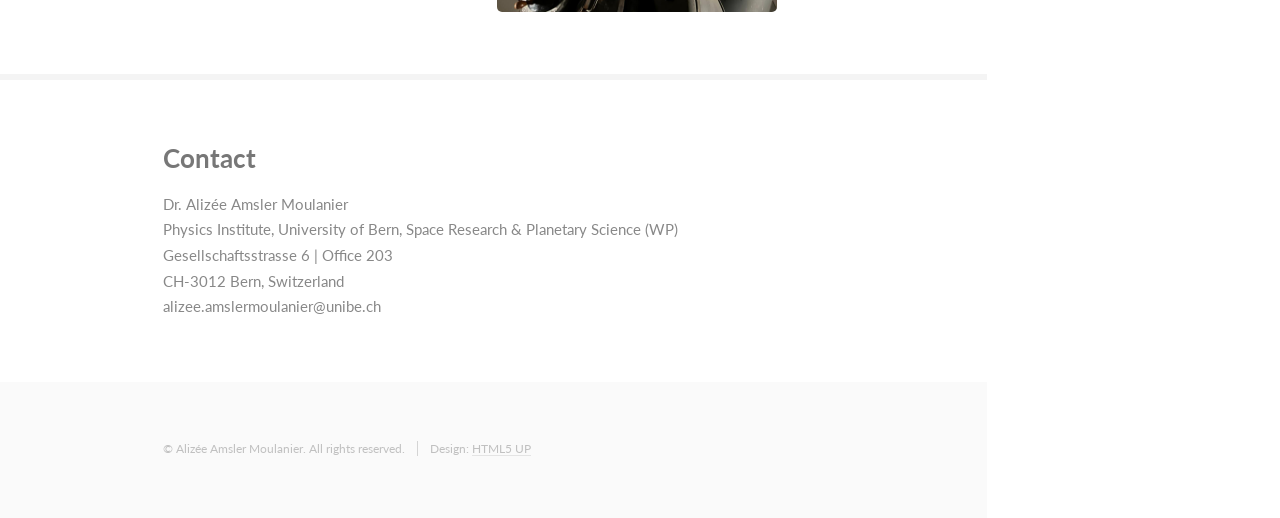
==== commit 8ddb636b: "Update fmt.Println message from 'Hello' to 'Goodbye'" ====
--- a/index.html
+++ b/index.html
@@ -131,10 +131,10 @@
 									<h3>Contact</h3>
 									<div class="features">
 										<article>
-											<p>Dr. Alizée Amsler Moulanier
-											Physics Institute, University of Bern, Space Research & Planetary Science (WP)
-											Gesellschaftsstrasse 6 | Office 203
-											CH-3012 Bern, Switzerland
+											<p>Dr. Alizée Amsler Moulanier<br>
+											Physics Institute, University of Bern, Space Research & Planetary Science (WP)<br>
+											Gesellschaftsstrasse 6 | Office 203<br>
+											CH-3012 Bern, Switzerland<br>
 
 											alizee.amslermoulanier@unibe.ch</p>
 										</article>
